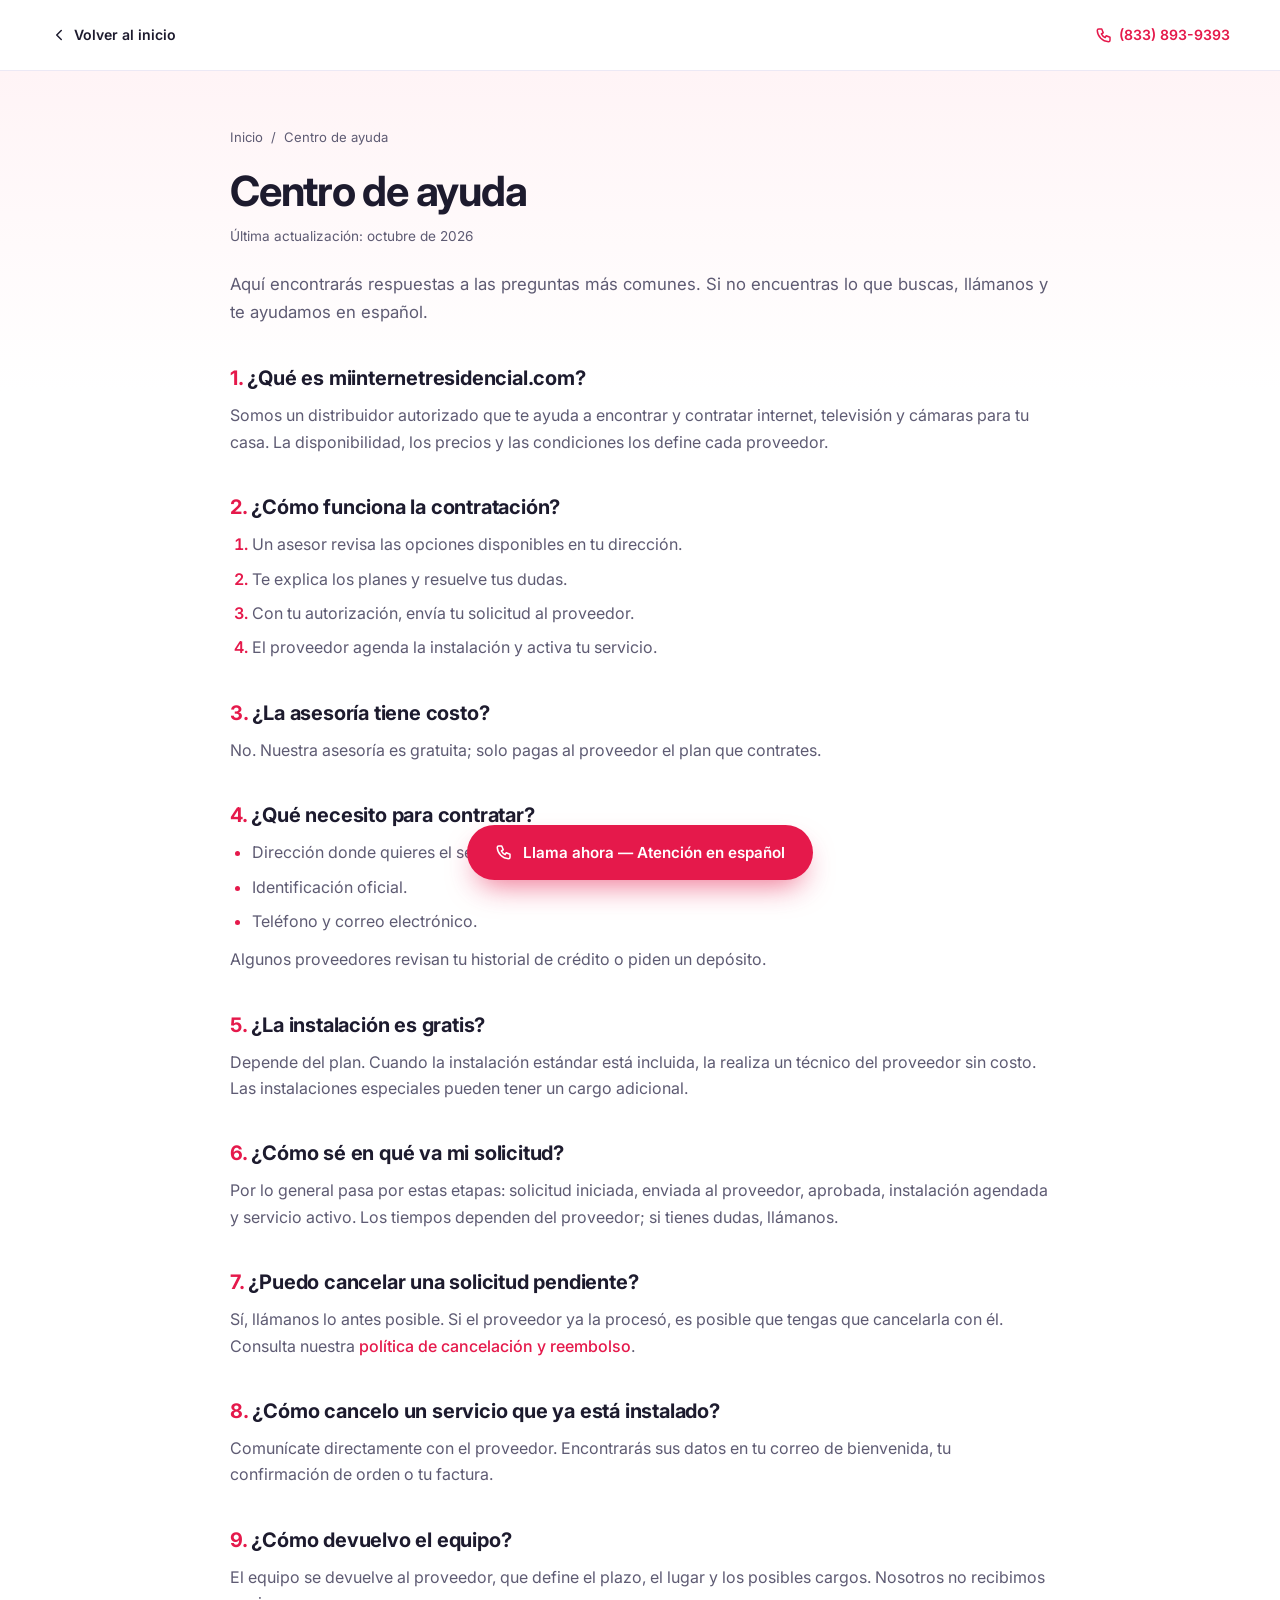
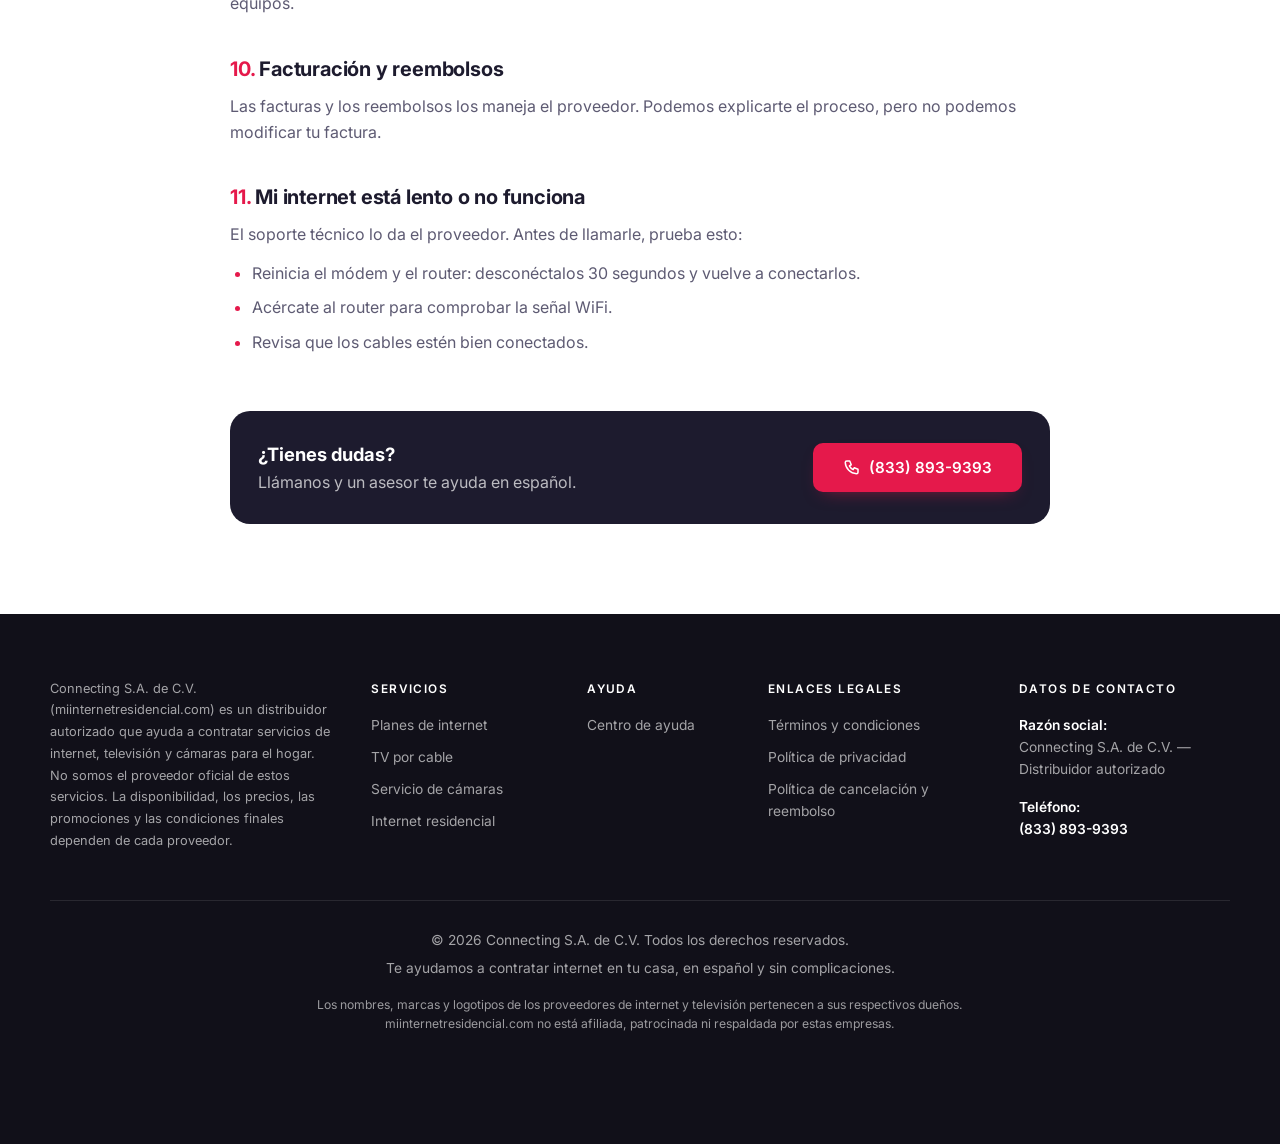
==== ayuda.html @ 20060f65 "Primer commit: landing de internet residencial Landing page para Home Internet Support (Connecting S" ====
<!DOCTYPE html>
<html lang="es">
<head>
<meta charset="utf-8">
<meta name="viewport" content="width=device-width, initial-scale=1">
<title>Centro de ayuda — Home Internet Support</title>
<meta name="description" content="Respuestas a las preguntas más comunes sobre cómo contratar internet, TV y cámaras con miinternetresidencial.com.">
<meta name="robots" content="index, follow">
<link rel="preconnect" href="https://fonts.googleapis.com">
<link rel="preconnect" href="https://fonts.gstatic.com" crossorigin>
<link rel="preload" as="style" href="https://fonts.googleapis.com/css2?family=Inter:wght@400;500;600;700&display=swap" onload="this.onload=null;this.rel='stylesheet'">
<noscript><link rel="stylesheet" href="https://fonts.googleapis.com/css2?family=Inter:wght@400;500;600;700&display=swap"></noscript>
<link rel="icon" href="favicon.svg" type="image/svg+xml">
<meta name="theme-color" content="#e5194b">
<link rel="stylesheet" href="css/styles.css?v=7">
</head>
<body class="doc-page">

<header class="doc-bar">
  <div class="container doc-bar__inner">
    <a class="doc-bar__back" href="index.html"><svg viewBox="0 0 24 24" fill="none" stroke="currentColor" stroke-width="2" stroke-linecap="round" stroke-linejoin="round" aria-hidden="true"><path d="M15 18l-6-6 6-6"/></svg>Volver al inicio</a>
    <a class="doc-bar__phone" href="tel:+18338939393" data-gtm-ubicacion="doc-barra"><svg viewBox="0 0 24 24" fill="none" stroke="currentColor" stroke-width="2" stroke-linecap="round" stroke-linejoin="round" aria-hidden="true"><path d="M5 4h4l2 5-2.5 1.5a11 11 0 0 0 5 5L15 13l5 2v4a2 2 0 0 1-2 2A16 16 0 0 1 3 6a2 2 0 0 1 2-2"/></svg><span>(833) 893-9393</span></a>
  </div>
</header>

<main class="doc">
  <div class="container doc__inner">
    <nav class="doc__crumbs" aria-label="Ruta"><a href="index.html">Inicio</a><span>/</span>Centro de ayuda</nav>
    <h1>Centro de ayuda</h1>
    <p class="doc__updated">Última actualización: octubre de 2026</p>
    <p class="doc__lead">Aquí encontrarás respuestas a las preguntas más comunes. Si no encuentras lo que buscas, llámanos y te ayudamos en español.</p>

      <section class="doc__section" id="s1">
        <h2><span>1.</span> ¿Qué es miinternetresidencial.com?</h2>
        <p>Somos un distribuidor autorizado que te ayuda a encontrar y contratar internet, televisión y cámaras para tu casa. La disponibilidad, los precios y las condiciones los define cada proveedor.</p>
      </section>

      <section class="doc__section" id="s2">
        <h2><span>2.</span> ¿Cómo funciona la contratación?</h2>
        <ol><li>Un asesor revisa las opciones disponibles en tu dirección.</li><li>Te explica los planes y resuelve tus dudas.</li><li>Con tu autorización, envía tu solicitud al proveedor.</li><li>El proveedor agenda la instalación y activa tu servicio.</li></ol>
      </section>

      <section class="doc__section" id="s3">
        <h2><span>3.</span> ¿La asesoría tiene costo?</h2>
        <p>No. Nuestra asesoría es gratuita; solo pagas al proveedor el plan que contrates.</p>
      </section>

      <section class="doc__section" id="s4">
        <h2><span>4.</span> ¿Qué necesito para contratar?</h2>
        <ul><li>Dirección donde quieres el servicio.</li><li>Identificación oficial.</li><li>Teléfono y correo electrónico.</li></ul><p>Algunos proveedores revisan tu historial de crédito o piden un depósito.</p>
      </section>

      <section class="doc__section" id="s5">
        <h2><span>5.</span> ¿La instalación es gratis?</h2>
        <p>Depende del plan. Cuando la instalación estándar está incluida, la realiza un técnico del proveedor sin costo. Las instalaciones especiales pueden tener un cargo adicional.</p>
      </section>

      <section class="doc__section" id="s6">
        <h2><span>6.</span> ¿Cómo sé en qué va mi solicitud?</h2>
        <p>Por lo general pasa por estas etapas: solicitud iniciada, enviada al proveedor, aprobada, instalación agendada y servicio activo. Los tiempos dependen del proveedor; si tienes dudas, llámanos.</p>
      </section>

      <section class="doc__section" id="s7">
        <h2><span>7.</span> ¿Puedo cancelar una solicitud pendiente?</h2>
        <p>Sí, llámanos lo antes posible. Si el proveedor ya la procesó, es posible que tengas que cancelarla con él. Consulta nuestra <a href="cancelacion.html">política de cancelación y reembolso</a>.</p>
      </section>

      <section class="doc__section" id="s8">
        <h2><span>8.</span> ¿Cómo cancelo un servicio que ya está instalado?</h2>
        <p>Comunícate directamente con el proveedor. Encontrarás sus datos en tu correo de bienvenida, tu confirmación de orden o tu factura.</p>
      </section>

      <section class="doc__section" id="s9">
        <h2><span>9.</span> ¿Cómo devuelvo el equipo?</h2>
        <p>El equipo se devuelve al proveedor, que define el plazo, el lugar y los posibles cargos. Nosotros no recibimos equipos.</p>
      </section>

      <section class="doc__section" id="s10">
        <h2><span>10.</span> Facturación y reembolsos</h2>
        <p>Las facturas y los reembolsos los maneja el proveedor. Podemos explicarte el proceso, pero no podemos modificar tu factura.</p>
      </section>

      <section class="doc__section" id="s11">
        <h2><span>11.</span> Mi internet está lento o no funciona</h2>
        <p>El soporte técnico lo da el proveedor. Antes de llamarle, prueba esto:</p><ul><li>Reinicia el módem y el router: desconéctalos 30 segundos y vuelve a conectarlos.</li><li>Acércate al router para comprobar la señal WiFi.</li><li>Revisa que los cables estén bien conectados.</li></ul>
      </section>

      <div class="doc__cta">
        <div>
          <strong>¿Tienes dudas?</strong>
          <p>Llámanos y un asesor te ayuda en español.</p>
        </div>
        <a class="btn" href="tel:+18338939393" data-gtm-ubicacion="doc-cta"><svg viewBox="0 0 24 24" fill="none" stroke="currentColor" stroke-width="2" stroke-linecap="round" stroke-linejoin="round" aria-hidden="true"><path d="M5 4h4l2 5-2.5 1.5a11 11 0 0 0 5 5L15 13l5 2v4a2 2 0 0 1-2 2A16 16 0 0 1 3 6a2 2 0 0 1 2-2"/></svg>(833) 893-9393</a>
      </div>
  </div>
</main>

<!-- ============================ FOOTER ============================ -->
<footer class="footer">
  <div class="container">
    <div class="footer__grid">
      <div class="footer__brand">
        <p>Connecting S.A. de C.V. (miinternetresidencial.com) es un distribuidor autorizado que ayuda a contratar servicios de internet, televisión y cámaras para el hogar. No somos el proveedor oficial de estos servicios. La disponibilidad, los precios, las promociones y las condiciones finales dependen de cada proveedor.</p>
      </div>
      <div class="footer__col">
        <h3>Servicios</h3>
        <a href="index.html#planes">Planes de internet</a>
        <a href="index.html#servicios">TV por cable</a>
        <a href="index.html#servicios">Servicio de cámaras</a>
        <a href="index.html#internet">Internet residencial</a>
      </div>
      <div class="footer__col">
        <h3>Ayuda</h3>
        <a href="ayuda.html">Centro de ayuda</a>
      </div>
      <div class="footer__col">
        <h3>Enlaces legales</h3>
        <a href="terminos.html">Términos y condiciones</a>
        <a href="privacidad.html">Política de privacidad</a>
        <a href="cancelacion.html">Política de cancelación y reembolso</a>
      </div>
      <div class="footer__col footer__contact">
        <h3>Datos de contacto</h3>
        <p><strong>Razón social:</strong>Connecting S.A. de C.V. — Distribuidor autorizado</p>
        <p><strong>Teléfono:</strong><a href="tel:+18338939393">(833) 893-9393</a></p>
      </div>
    </div>
    <div class="footer__bottom">
      <p>© <span id="year">2026</span> Connecting S.A. de C.V. Todos los derechos reservados.</p>
      <p>Te ayudamos a contratar internet en tu casa, en español y sin complicaciones.</p>
      <p class="footer__fine">Los nombres, marcas y logotipos de los proveedores de internet y televisión pertenecen a sus respectivos dueños. miinternetresidencial.com no está afiliada, patrocinada ni respaldada por estas empresas.</p>
    </div>
  </div>
</footer>

<a class="call-float" href="tel:+18338939393" data-gtm-ubicacion="flotante"><svg viewBox="0 0 24 24" fill="none" stroke="currentColor" stroke-width="2" stroke-linecap="round" stroke-linejoin="round" aria-hidden="true"><path d="M5 4h4l2 5-2.5 1.5a11 11 0 0 0 5 5L15 13l5 2v4a2 2 0 0 1-2 2A16 16 0 0 1 3 6a2 2 0 0 1 2-2"/></svg><span>Llama ahora — Atención en español</span></a>

<script>document.getElementById('year').textContent = new Date().getFullYear();</script>
</body>
</html>
---- css/styles.css ----
/* ============================ TOKENS ============================ */
:root {
  --red: #e5194b;
  --red-dark: #c3103c;
  --purple: #7b2ff7;
  --grad: linear-gradient(135deg, var(--red) 0%, #c51fb4 55%, var(--purple) 100%);
  --ink: #1d1b2e;
  --text: #5e5b73;
  --line: #ece9f5;
  --soft: #f6f5fb;
  --white: #fff;
  --radius: 18px;
  --shadow: 0 18px 45px -18px rgba(60, 30, 120, .25);
  --shadow-red: 0 8px 18px -10px rgba(229, 25, 75, .6);
}

*, *::before, *::after { box-sizing: border-box; }
html { scroll-behavior: smooth; }
body {
  margin: 0;
  font-family: "Inter", system-ui, sans-serif;
  color: var(--text);
  background: var(--white);
  line-height: 1.65;
  -webkit-font-smoothing: antialiased;
  overflow-x: hidden;
}
h1, h2, h3 { color: var(--ink); line-height: 1.2; margin: 0; }
p { margin: 0; }
a { color: inherit; text-decoration: none; }
svg { display: block; }

.container { width: min(1180px, 100% - 32px); margin-inline: auto; }
.narrow { max-width: 720px; }
.center { text-align: center; }
.section { padding: 100px 0; }
.section--soft { background: var(--soft); }
.grad-text { background: var(--grad); -webkit-background-clip: text; background-clip: text; color: transparent; }

.h2 { font-size: clamp(1.6rem, 3.2vw, 2.35rem); font-weight: 700; letter-spacing: -.025em; }
.lead { margin-top: 16px; font-size: 1.02rem; max-width: 520px; }
.lead--center { margin-inline: auto; max-width: 600px; }
.eyebrow {
  display: inline-block; margin-bottom: 10px;
  font-size: .78rem; font-weight: 600; color: var(--red); letter-spacing: .08em; text-transform: uppercase;
}
.section-head { margin-bottom: 56px; }
.icon-pill {
  display: inline-grid; place-items: center; width: 44px; height: 44px; margin-bottom: 16px;
  border-radius: 12px; background: #ffe7ed; color: var(--red);
}
.icon-pill svg { width: 22px; height: 22px; }

/* ============================ BOTONES ============================ */
.btn {
  display: inline-flex; align-items: center; justify-content: center; gap: 8px;
  padding: 15px 30px; border: 0; border-radius: 10px; cursor: pointer;
  background: var(--red);
  color: #fff; font: 600 .95rem "Inter", sans-serif;
  box-shadow: var(--shadow-red);
  transition: transform .2s, background-color .2s;
}
.btn:hover { transform: translateY(-1px); background: var(--red-dark); }
.btn--ghost { background: transparent; color: var(--ink); box-shadow: inset 0 0 0 2px var(--line); }
.btn--ghost:hover { background: transparent; box-shadow: inset 0 0 0 2px var(--ink); }
.btn--sm { padding: 10px 20px; font-size: .85rem; }
.link-arrow { display: inline-block; margin-top: 14px; font-weight: 600; font-size: .9rem; color: var(--red); }
.link-arrow::after { content: " →"; transition: margin .2s; }
.link-arrow:hover::after { margin-left: 4px; }

/* ============================ NAV ============================ */
.nav {
  position: sticky; top: 0; z-index: 50;
  background: rgba(255, 255, 255, .85); backdrop-filter: blur(12px);
  transition: box-shadow .3s;
}
.nav.is-scrolled { box-shadow: 0 6px 24px -12px rgba(30, 20, 60, .2); }
.nav__inner { display: flex; align-items: center; justify-content: flex-end; height: 78px; }
.logo { display: flex; align-items: center; gap: 10px; font-size: 1.2rem; font-weight: 700; color: var(--ink); letter-spacing: -.02em; }
.logo__text { font-weight: inherit; }
.logo__text span { color: var(--red); }
.logo__mark { display: grid; place-items: center; width: 38px; height: 38px; border-radius: 10px; background: var(--red); }
.logo__mark svg { width: 22px; height: 22px; }
.logo--light { color: #fff; }
.nav__menu { display: flex; align-items: center; gap: 34px; }
.nav__link { font-size: .92rem; font-weight: 500; color: var(--ink); position: relative; }
.nav__link::after {
  content: ""; position: absolute; left: 0; bottom: -6px; width: 0; height: 2px;
  background: var(--grad); transition: width .25s;
}
.nav__link:hover::after { width: 100%; }
.nav__burger { display: none; background: none; border: 0; color: var(--ink); cursor: pointer; padding: 8px; }

/* ============================ HERO ============================ */
.hero { position: relative; padding: 28px 0 90px; }
.hero__wave {
  position: absolute; right: -10%; top: -20%; width: 70%; height: 140%;
  background: radial-gradient(closest-side, rgba(255, 45, 85, .12), transparent 70%),
              radial-gradient(closest-side at 70% 60%, rgba(123, 47, 247, .12), transparent 70%);
  pointer-events: none;
}
.hero__inner { position: relative; display: grid; grid-template-columns: 1fr 1.05fr; align-items: center; gap: 40px; }
.hero__title { font-size: clamp(2rem, 4.4vw, 3.2rem); font-weight: 700; letter-spacing: -.03em; line-height: 1.12; }
.nowrap { white-space: nowrap; }
.mark { position: relative; z-index: 0; display: inline-block; white-space: nowrap; color: var(--red); }
.mark svg { position: absolute; left: 0; bottom: -.18em; width: 100%; height: .3em; color: #ffc2d0; z-index: -1; }
.hero__lead { margin: 22px 0 32px; font-size: 1.08rem; max-width: 470px; }
.hero__note { margin-top: 22px; font-size: .9rem; }
.hero__note strong { color: var(--ink); }
.btn--call svg { width: 18px; height: 18px; }
.sm-only { display: none; }
.hero__more { font-weight: 600; color: var(--ink); text-decoration: underline; text-decoration-color: var(--line); text-underline-offset: 4px; padding: 10px 0; }
.hero__more:hover { color: var(--red); text-decoration-color: var(--red); }
.hero__actions { display: flex; flex-wrap: wrap; align-items: center; gap: 20px; }
.hero__phone { font-size: .95rem; }
.hero__phone strong { color: var(--ink); }
.hero__phone:hover strong { color: var(--red); }
.checklist { list-style: none; padding: 0; margin: 28px 0 34px; display: grid; gap: 12px; }
.checklist li { display: flex; align-items: center; gap: 12px; font-weight: 500; color: var(--ink); }
.checklist li::before {
  content: "✓"; display: grid; place-items: center; flex: none;
  width: 24px; height: 24px; border-radius: 50%;
  background: var(--grad); color: #fff; font-size: .75rem; font-weight: 700;
}
.hero-split { position: relative; grid-template-columns: 1fr 1.15fr; gap: 14px; align-items: stretch; }
.hero-split__text {
  display: flex; flex-direction: column; justify-content: center;
  padding: 56px 56px 56px 52px; border-radius: 28px 10px 10px 28px;
  background: #fff4f6;
}
.hero-split__media {
  --r: 10px 28px 28px 10px;
  position: relative; margin: 0; min-height: 460px; perspective: 1200px;
}
/* placa de color detrás: da la sensación de capas */
.hero-split__media::before {
  content: ""; position: absolute; inset: 22px -14px -14px 22px; z-index: -1;
  border-radius: var(--r);
  background: linear-gradient(135deg, #ff4d73, #7b2ff7);
  opacity: .9; filter: blur(.5px);
}
.hero-split__frame {
  position: absolute; inset: 0; overflow: hidden; border-radius: var(--r);
  box-shadow: 0 40px 70px -30px rgba(40, 15, 90, .55), 0 18px 30px -18px rgba(229, 25, 75, .35);
  transform: rotateY(var(--ry, 0deg)) rotateX(var(--rx, 0deg));
  transition: transform .4s ease;
}
.hero-split__frame img {
  position: absolute; inset: 0; width: 100%; height: 100%; object-fit: cover; object-position: 30% center;
  transform: scale(1.08) translate(var(--px, 0), var(--py, 0));
  transition: transform .4s ease;
}
/* viñeta: oscurece bordes para que la foto tenga volumen */
.hero-split__frame::after {
  content: ""; position: absolute; inset: 0; pointer-events: none;
  background:
    linear-gradient(to top, rgba(20, 10, 45, .55), transparent 40%),
    radial-gradient(120% 90% at 40% 40%, transparent 55%, rgba(20, 10, 45, .45));
  box-shadow: inset 0 0 0 1px rgba(255, 255, 255, .15);
}
.hero-split__glass {
  position: absolute; z-index: 2; top: 20px; right: 20px;
  display: flex; align-items: center; gap: 10px;
  padding: 10px 14px; border-radius: 14px;
  background: rgba(255, 255, 255, .18); border: 1px solid rgba(255, 255, 255, .35);
  backdrop-filter: blur(10px); -webkit-backdrop-filter: blur(10px);
  color: #fff; font-size: .78rem; line-height: 1.25;
  box-shadow: 0 12px 30px -12px rgba(0, 0, 0, .4);
  animation: float 6s ease-in-out infinite;
}
.hero-split__glass svg { width: 22px; height: 22px; flex: none; }
.hero-split__glass strong { display: block; font-size: .95rem; }
.hero-split__link {
  position: absolute; z-index: 3; left: -7px; top: 50%;
  transform: translate(-50%, -50%);
  display: grid; place-items: center; width: 64px; height: 64px; border-radius: 50%;
  background: var(--red); box-shadow: 0 0 0 8px #fff, 0 12px 26px -8px rgba(229, 25, 75, .6);
}
.hero-split__link svg { width: 30px; height: 30px; }
.hero-split__chip {
  position: absolute; z-index: 2; left: 20px; bottom: 20px;
  display: flex; align-items: center; gap: 10px;
  padding: 10px 16px; border-radius: 12px; background: #fff;
  font-size: .9rem; color: var(--text); box-shadow: 0 18px 30px -12px rgba(0, 0, 0, .5);
  animation: float 6s ease-in-out -3s infinite;
}
.hero-split__chip strong { color: var(--ink); }
.hero-split__dot { width: 10px; height: 10px; border-radius: 50%; background: #22c55e; box-shadow: 0 0 0 4px rgba(34, 197, 94, .2); }

@keyframes morph { 50% { border-radius: 58% 42% 40% 60% / 45% 58% 42% 55%; } }
@keyframes float { 50% { transform: translateY(-12px); } }
@keyframes pulse { 0%, 100% { opacity: .25; } 50% { opacity: 1; } }

/* ============================ RED ============================ */
.split { display: grid; grid-template-columns: 1fr 1fr; gap: 70px; align-items: center; }
.combo {
  padding: 56px; gap: 48px; border-radius: 32px;
  background: linear-gradient(135deg, #fff1f4 0%, #f6efff 100%);
}
.combo .net-illus { order: -1; }
.mini-features { display: flex; flex-wrap: wrap; gap: 10px; margin-top: 30px; }
.mini-feature {
  display: flex; align-items: center; gap: 10px; padding: 7px 16px 7px 7px;
  border-radius: 99px; background: #fff;
  font-size: .88rem; font-weight: 600; color: var(--ink);
  box-shadow: 0 6px 16px -10px rgba(40, 20, 90, .3);
  transition: transform .2s;
}
.mini-feature:hover { transform: translateY(-2px); }
.mini-feature__icon { display: grid; place-items: center; width: 34px; height: 34px; border-radius: 50%; background: #ffe7ed; color: var(--red); }
.mini-feature__icon svg { width: 18px; height: 18px; }

.net-illus { margin: -20px 0 -20px -10px; }
.net-illus svg { width: 100%; height: auto; overflow: visible; }
.net-illus text { font-family: "Inter", sans-serif; font-size: 13px; font-weight: 600; fill: var(--ink); }
.net-illus .net-stat { font-size: 21px; font-weight: 700; fill: var(--red); }
.net-illus .net-stat-sub { font-size: 11px; font-weight: 500; fill: var(--text); }
.net-ring { transform-origin: 270px 270px; animation: spin 60s linear infinite; }
.net-links path { animation: flow 1.2s linear infinite; }
.net-waves path { animation: pulse 2.2s ease-in-out infinite; }
.net-waves path:nth-child(2) { animation-delay: .25s; }
.net-waves path:nth-child(3) { animation-delay: .5s; }
.net-card { animation: float 5s ease-in-out infinite; }
.net-card:nth-of-type(2) { animation-delay: -1.2s; }
.net-card:nth-of-type(3) { animation-delay: -2.4s; }
.net-card:nth-of-type(4) { animation-delay: -3.6s; }
@keyframes flow { to { stroke-dashoffset: -24; } }
@keyframes spin { to { transform: rotate(360deg); } }

/* ============================ OFERTAS ============================ */
.deals { display: grid; grid-template-columns: 1.1fr 1fr; grid-template-rows: auto auto; gap: 26px; }
.deal {
  position: relative; background: #fff; border-radius: var(--radius); padding: 34px;
  box-shadow: 0 1px 0 var(--line); overflow: hidden;
  transition: transform .3s, box-shadow .3s;
}
.deal:hover { transform: translateY(-6px); box-shadow: var(--shadow); }
.deal h3 { font-size: 1.3rem; font-weight: 700; max-width: 300px; }
.deal__text { margin-top: 8px; font-size: .92rem; }
.deal__price { margin: 6px 0 16px; font-size: .9rem; }
.deal--side .deal__price { margin: 0; }
.deal--side { align-items: start; }
.deal--side .deal__text { margin-top: 8px; font-size: .88rem; max-width: 340px; }
.deal__list {
  list-style: none; padding: 0; margin: 18px 0 20px;
  display: grid; grid-template-columns: 1fr 1fr; gap: 8px 16px;
}
.deal__list li { position: relative; padding-left: 24px; font-size: .84rem; font-weight: 500; color: var(--ink); line-height: 1.4; }
.deal__list li::before {
  content: ""; position: absolute; left: 0; top: 1px; width: 16px; height: 16px; border-radius: 50%;
  background: #ffe7ed url("data:image/svg+xml,%3Csvg xmlns='http://www.w3.org/2000/svg' viewBox='0 0 24 24' fill='none' stroke='%23e5194b' stroke-width='3.5' stroke-linecap='round' stroke-linejoin='round'%3E%3Cpath d='M5 12.5l4.5 4.5L19 7.5'/%3E%3C/svg%3E") center / 10px no-repeat;
}
.deal__foot { display: flex; align-items: center; justify-content: space-between; gap: 12px; flex-wrap: wrap; padding-top: 16px; border-top: 1px solid var(--line); }
.deal__foot .link-arrow { margin-top: 0; }
.deal__price strong { font-size: 1.5rem; font-weight: 700; color: var(--ink); }
.deal--tall { grid-row: span 2; text-align: center; display: flex; flex-direction: column; align-items: center; }
.deal__art--apps svg { width: 16px; height: 16px; }

/* Tarjeta de TV con foto de fondo */
.deal--photo { padding: 0; min-height: 580px; text-align: left; justify-content: flex-end; align-items: stretch; color: #fff; }
.deal__bg { position: absolute; inset: 0; width: 100%; height: 100%; object-fit: cover; object-position: 35% center; transition: transform .8s ease; }
.deal--photo:hover .deal__bg { transform: scale(1.05); }
.deal--photo::before {
  content: ""; position: absolute; inset: 0; z-index: 1;
  background: linear-gradient(to top, rgba(18, 10, 40, .95) 0%, rgba(18, 10, 40, .7) 42%, rgba(18, 10, 40, 0) 72%);
}
.deal__overlay { position: relative; z-index: 2; padding: 34px; }
.deal__badge {
  display: inline-block; margin-bottom: 12px; padding: 5px 12px; border-radius: 99px;
  background: var(--red); color: #fff; font-size: .72rem; font-weight: 600; letter-spacing: .04em; text-transform: uppercase;
}
.deal--photo h3 { color: #fff; font-size: 1.7rem; max-width: none; }
.deal--photo .deal__text { color: rgba(255, 255, 255, .8); margin-top: 6px; }
.deal__chips { list-style: none; display: flex; flex-wrap: wrap; gap: 8px; margin: 20px 0 24px; padding: 0; }
.deal__chips li {
  display: flex; align-items: center; gap: 8px; padding: 8px 14px; border-radius: 10px;
  background: rgba(255, 255, 255, .12); border: 1px solid rgba(255, 255, 255, .22);
  backdrop-filter: blur(8px); -webkit-backdrop-filter: blur(8px);
  font-size: .82rem; font-weight: 500;
}
.deal__chips svg { width: 18px; height: 18px; color: #ff8fa8; }
.deal__buy {
  display: flex; align-items: center; justify-content: space-between; gap: 16px; flex-wrap: wrap;
  padding-top: 20px; border-top: 1px solid rgba(255, 255, 255, .18);
}
.deal__amount { display: flex; align-items: baseline; gap: 4px; }
.deal__amount small { font-size: .82rem; color: rgba(255, 255, 255, .7); margin-right: 4px; }
.deal__amount strong { font-size: 2.4rem; font-weight: 700; letter-spacing: -.02em; line-height: 1; }
.deal__amount span { color: rgba(255, 255, 255, .7); }
.deal--side { display: block; }
.deal__art { position: absolute; top: 30px; right: 30px; width: 96px; }
.deal--side h3, .deal--side .deal__text { max-width: calc(100% - 116px); }
.deal__art--apps { display: grid; grid-template-columns: repeat(3, 1fr); gap: 5px; }
.deal__art--apps span {
  display: grid; place-items: center; aspect-ratio: 1; border-radius: 12px;
  background: var(--soft); color: var(--ink);
}
.deal__art--apps span:nth-child(odd) { background: #ffe7ed; color: var(--red); }

.awards {
  display: grid; grid-template-columns: 1fr auto; align-items: center; gap: 40px;
  margin-top: 90px;
}
/* ============================ PLANES ============================ */
.carousel { position: relative; }
.price-grid {
  display: flex; gap: 20px; overflow-x: auto; scroll-snap-type: x mandatory; scroll-behavior: smooth;
  margin: -30px -8px 0; padding: 30px 8px 30px; scroll-padding: 0 8px; scrollbar-width: none;
}
.price-grid::-webkit-scrollbar { display: none; }
.price-grid > .price-card { flex: 0 0 calc((100% - 56px) / 3); scroll-snap-align: start; }
.carousel__nav { display: flex; align-items: center; justify-content: center; gap: 18px; margin-top: 8px; }
.carousel__btn {
  display: grid; place-items: center; width: 44px; height: 44px; border-radius: 50%; cursor: pointer;
  border: 1px solid var(--line); background: #fff; color: var(--ink);
  transition: background .2s, color .2s, border-color .2s;
}
.carousel__btn:hover { background: var(--ink); border-color: var(--ink); color: #fff; }
.carousel__btn svg { width: 20px; height: 20px; }
.carousel__dots { display: flex; gap: 8px; }
.carousel__dot {
  width: 8px; height: 8px; padding: 0; border: 0; border-radius: 99px; cursor: pointer;
  background: #d9d5e6; transition: width .3s, background .3s;
}
.carousel__dot.is-active { width: 26px; background: var(--red); }
.price-card {
  position: relative; display: flex; flex-direction: column;
  padding: 28px 24px 22px; border-radius: 22px; background: #fff;
  box-shadow: 0 1px 0 var(--line), 0 20px 40px -30px rgba(40, 20, 90, .3);
  transition: transform .3s, box-shadow .3s;
}
.price-card:hover { transform: translateY(-6px); box-shadow: var(--shadow); }
.price-card.is-highlight { animation: highlight 1.4s ease; }
@keyframes highlight { 0%, 100% { box-shadow: 0 0 0 0 rgba(229, 25, 75, 0); } 30% { box-shadow: 0 0 0 4px rgba(229, 25, 75, .5); } }
.price-card__head { display: flex; align-items: center; gap: 12px; }
.price-card__icon { display: grid; place-items: center; flex: none; width: 46px; height: 46px; border-radius: 14px; background: #ffe7ed; color: var(--red); }
.price-card__icon svg { width: 22px; height: 22px; }
.price-card h3 { font-size: 1.02rem; font-weight: 700; }
.price-card__speed { font-size: .8rem; font-weight: 500; color: var(--red); }
.price-card__desc { margin-top: 14px; font-size: .86rem; line-height: 1.55; min-height: 2.6em; }
.price-card__price { display: flex; align-items: baseline; gap: 2px; margin: 22px 0 18px; color: var(--ink); }
.price-card__price small { margin-right: 6px; font-size: .8rem; color: var(--text); }
.price-card__price span { font-size: 1.2rem; font-weight: 700; align-self: flex-start; margin-top: 4px; }
.price-card__price strong { font-size: 2.6rem; font-weight: 700; letter-spacing: -.03em; line-height: 1; }
.price-card__price em { font-style: normal; font-size: .85rem; color: var(--text); }
.price-card__cta { width: 100%; }
.price-card__list { list-style: none; display: grid; gap: 10px; margin: 22px 0; padding: 20px 0 0; border-top: 1px solid var(--line); flex: 1; align-content: start; }
.price-card__list li { position: relative; padding-left: 24px; font-size: .86rem; color: var(--ink); line-height: 1.4; }
.price-card__list li::before {
  content: ""; position: absolute; left: 0; top: 1px; width: 16px; height: 16px; border-radius: 50%;
  background: #ffe7ed url("data:image/svg+xml,%3Csvg xmlns='http://www.w3.org/2000/svg' viewBox='0 0 24 24' fill='none' stroke='%23e5194b' stroke-width='3.5' stroke-linecap='round' stroke-linejoin='round'%3E%3Cpath d='M5 12.5l4.5 4.5L19 7.5'/%3E%3C/svg%3E") center / 10px no-repeat;
}
.price-card__call { display: flex; align-items: center; justify-content: center; gap: 8px; font-size: .85rem; font-weight: 600; color: var(--ink); }
.price-card__call svg { width: 16px; height: 16px; color: var(--red); }
.price-card__call:hover span { color: var(--red); }

/* Plan destacado */
.price-card--featured { background: var(--ink); color: rgba(255, 255, 255, .75); transform: translateY(-12px); box-shadow: 0 30px 60px -25px rgba(29, 27, 46, .6); }
.price-card--featured:hover { transform: translateY(-18px); }
.price-card--featured h3, .price-card--featured .price-card__price, .price-card--featured .price-card__list li, .price-card--featured .price-card__call { color: #fff; }
.price-card--featured .price-card__icon { background: var(--red); color: #fff; }
.price-card--featured .price-card__speed { color: #ff8fa8; }
.price-card--featured .price-card__price small, .price-card--featured .price-card__price em { color: rgba(255, 255, 255, .6); }
.price-card--featured .price-card__list { border-color: rgba(255, 255, 255, .14); }
.price-card--featured .price-card__list li::before { background-color: rgba(255, 255, 255, .12); }
.price-card__tag {
  position: absolute; top: -12px; left: 24px; padding: 4px 12px; border-radius: 99px;
  background: var(--red); color: #fff; font-size: .7rem; font-weight: 600; letter-spacing: .04em; text-transform: uppercase;
}

/* ============================ FOOTER ============================ */
.disclaimer { margin-top: 18px; font-size: .8rem; }
.footer { background: #111019; color: rgba(255, 255, 255, .62); padding: 64px 0 110px; font-size: .86rem; line-height: 1.6; }
.footer__grid { display: grid; grid-template-columns: 1.6fr 1fr .8fr 1.2fr 1.2fr; gap: 40px; }
.footer__brand p { margin-top: 0; font-size: .8rem; line-height: 1.7; max-width: 300px; }
.footer__col { display: flex; flex-direction: column; gap: 10px; }
.footer__col h3 { margin: 4px 0 8px; color: #fff; font-size: .74rem; font-weight: 600; letter-spacing: .12em; text-transform: uppercase; }
.footer__col a { transition: color .2s; }
.footer__col a:hover { color: #fff; }
.footer__contact p { margin-bottom: 6px; }
.footer__contact strong { display: block; color: #fff; font-weight: 600; }
.footer__contact a { color: #fff; font-weight: 600; }
.footer__bottom { margin-top: 48px; padding-top: 28px; border-top: 1px solid rgba(255, 255, 255, .1); text-align: center; display: grid; gap: 6px; }
.footer__fine { max-width: 720px; margin: 10px auto 0 !important; font-size: .76rem; color: rgba(255, 255, 255, .58); }

/* Botón flotante de llamada */
.call-float {
  position: fixed; z-index: 60; left: 50%; bottom: 20px; transform: translateX(-50%);
  display: flex; align-items: center; gap: 10px; white-space: nowrap;
  padding: 15px 28px; border-radius: 99px; background: var(--red); color: #fff;
  font-weight: 600; font-size: .95rem;
  box-shadow: 0 14px 30px -10px rgba(229, 25, 75, .65);
  transition: background .2s, transform .2s;
}
.call-float:hover { background: var(--red-dark); transform: translateX(-50%) translateY(-2px); }
.call-float svg { width: 18px; height: 18px; }

/* ============================ PÁGINAS LEGALES / AYUDA ============================ */
.doc-bar { position: sticky; top: 0; z-index: 50; background: rgba(255, 255, 255, .92); backdrop-filter: blur(12px); border-bottom: 1px solid var(--line); }
.doc-bar__inner { display: flex; align-items: center; justify-content: space-between; gap: 16px; height: 70px; }
.doc-bar__back, .doc-bar__phone { display: flex; align-items: center; gap: 6px; font-size: .88rem; font-weight: 600; color: var(--ink); }
.doc-bar__back svg, .doc-bar__phone svg { width: 18px; height: 18px; }
.doc-bar__phone { color: var(--red); }
.doc-bar__back:hover { color: var(--red); }
.doc { padding: 56px 0 90px; background: linear-gradient(#fff4f6, #fff 320px); }
.doc__inner { max-width: 820px; }
.doc__crumbs { display: flex; gap: 8px; font-size: .82rem; color: var(--text); }
.doc__crumbs a:hover { color: var(--red); }
.doc h1 { margin-top: 18px; font-size: clamp(1.9rem, 4vw, 2.6rem); font-weight: 700; letter-spacing: -.03em; }
.doc__updated { margin-top: 8px; font-size: .85rem; }
.doc__lead { margin-top: 24px; font-size: 1.05rem; }
.doc__entity { list-style: none; margin: 28px 0 0; padding: 20px 24px; border-radius: 16px; background: #fff; border: 1px solid var(--line); display: grid; gap: 6px; font-size: .92rem; }
.doc__entity strong { color: var(--ink); }
.doc__entity a, .doc__section a { color: var(--red); font-weight: 500; }
.doc__section { margin-top: 40px; scroll-margin-top: 90px; }
.doc__section h2 { font-size: 1.25rem; font-weight: 700; letter-spacing: -.01em; }
.doc__section h2 span { color: var(--red); }
.doc__section p { margin-top: 12px; }
.doc__section ul, .doc__section ol { margin: 12px 0 0; padding-left: 22px; display: grid; gap: 8px; }
.doc__section li::marker { color: var(--red); font-weight: 600; }
.doc__cta {
  display: flex; align-items: center; justify-content: space-between; gap: 20px; flex-wrap: wrap;
  margin-top: 56px; padding: 28px; border-radius: 20px; background: var(--ink); color: rgba(255, 255, 255, .7);
}
.doc__cta strong { color: #fff; font-size: 1.15rem; }
.doc__cta .btn { white-space: nowrap; }
.doc__cta .btn svg { width: 18px; height: 18px; }

/* ============================ REVEAL ============================ */
.reveal { opacity: 0; transform: translateY(30px); transition: opacity .7s ease, transform .7s ease; }
.reveal.is-visible { opacity: 1; transform: none; }

@media (prefers-reduced-motion: reduce) {
  *, *::before, *::after { animation: none !important; transition: none !important; }
  .reveal { opacity: 1; transform: none; }
}

/* ============================ RESPONSIVE ============================ */
@media (max-width: 960px) {
  .section { padding: 72px 0; }
  .hero__inner, .split { grid-template-columns: 1fr; }
  .footer__grid { grid-template-columns: 1fr 1fr 1fr; }
  .footer__brand { grid-column: 1 / -1; }
  .price-grid > .price-card { flex-basis: calc((100% - 36px) / 2); }
  .combo { grid-template-columns: 1fr 1fr; align-items: center; gap: 24px; padding: 36px 28px; }
  .combo .lead { font-size: .92rem; }
  .hero-split { grid-template-columns: 1.1fr 1fr; gap: 10px; }
  .hero-split__text { padding: 40px 32px; border-radius: 24px 8px 8px 24px; }
  .hero-split__media { min-height: 0; }
  .hero-split__media { --r: 8px 24px 24px 8px; }
  .hero-split__frame img { object-position: 22% center; }
  .hero-split__media::before { inset: 16px -8px -10px 16px; }
  .hero-split__link { left: -5px; width: 52px; height: 52px; box-shadow: 0 0 0 6px #fff, 0 10px 20px -8px rgba(229, 25, 75, .6); }
  .hero-split__link svg { width: 24px; height: 24px; }
  .deals { grid-template-columns: 1fr; }
  .deal--tall { grid-row: auto; }
  .awards { grid-template-columns: 1fr; text-align: center; }
  .awards .lead { margin-inline: auto; }
  .awards .btn { justify-self: center; }

  .nav__burger { display: block; }
  .nav__menu {
    position: absolute; top: 100%; left: 0; right: 0;
    flex-direction: column; align-items: stretch; gap: 0; padding: 12px 16px 20px;
    background: #fff; box-shadow: 0 20px 30px -20px rgba(0, 0, 0, .25);
    display: none;
  }
  .nav__menu.is-open { display: flex; }
  .nav__link { padding: 12px 0; border-bottom: 1px solid var(--line); }
  .nav__link::after { display: none; }
  .nav__menu .btn { margin-top: 14px; }
}

@media (max-width: 600px) {
  .hero { padding: 36px 0 70px; }
  .hero-split { grid-template-columns: 1.25fr 1fr; gap: 8px; }
  .hero-split__text { padding: 26px 18px 26px 16px; border-radius: 20px 6px 6px 20px; }
  .hero-split__media { --r: 6px 20px 20px 6px; }
  .hero-split__media::before { inset: 12px -6px -8px 12px; }
  .hero-split__glass { top: 10px; right: 8px; left: 8px; padding: 7px 9px; gap: 6px; font-size: .64rem; }
  .hero-split__glass strong { font-size: .78rem; }
  .hero-split__glass svg { width: 16px; height: 16px; }
  .hero-split__link { left: -4px; width: 40px; height: 40px; box-shadow: 0 0 0 5px #fff, 0 8px 16px -6px rgba(229, 25, 75, .6); }
  .hero-split__link svg { width: 20px; height: 20px; }
  .hero__title { font-size: 1.38rem; }
  .hero__lead { margin: 14px 0 20px; font-size: .86rem; line-height: 1.55; }
  .lg-only { display: none; }
  .sm-only { display: inline; }
  .hero__actions { flex-direction: column; align-items: stretch; gap: 10px; }
  .hero__actions .btn { padding: 12px 10px; font-size: .82rem; }
  .hero-split__chip { left: 8px; right: 8px; bottom: 10px; gap: 6px; padding: 7px 9px; font-size: .7rem; }
  .hero-split__chip { line-height: 1.3; }
  .hero-split__chip strong { display: block; }
  .hero-split__dot { width: 7px; height: 7px; flex: none; }
  .combo { grid-template-columns: 1.3fr 1fr; gap: 6px; padding: 22px 14px 22px 6px; border-radius: 22px; }
  .combo .net-illus { margin: 0; }
  .combo .net-illus text:not(.net-stat):not(.net-stat-sub) { display: none; }
  .combo .eyebrow { font-size: .68rem; margin-bottom: 6px; }
  .combo .h2 { font-size: 1.2rem; }
  .combo .lead { margin-top: 10px; font-size: .8rem; line-height: 1.5; }
  .combo .mini-features { flex-direction: column; align-items: flex-start; gap: 6px; margin-top: 14px; }
  .combo .mini-feature { gap: 6px; padding: 4px 10px 4px 4px; font-size: .7rem; }
  .combo .mini-feature__icon { width: 24px; height: 24px; }
  .combo .mini-feature__icon svg { width: 13px; height: 13px; }
  .deal { padding: 26px 22px; }
  .deal--photo { padding: 0; min-height: 0; background: #140a28; }
  .deal__bg { position: relative; height: 240px; object-position: center 45%; }
  .deal--photo::before { inset: 0 0 auto; height: 241px; background: linear-gradient(to top, #140a28 0%, rgba(20, 10, 40, 0) 50%); }
  .deal__overlay { margin-top: -36px; padding: 0 20px 24px; }
  .deal--photo h3 { font-size: 1.4rem; }
  .deal__amount strong { font-size: 2rem; }
  .deal__buy .btn { flex: 1; }
  .deal--side { grid-template-columns: 1fr; }
  .deal__art { display: none; }
  .deal--side h3, .deal--side .deal__text { max-width: none; }
  .deal__list { grid-template-columns: 1fr; }
  .price-grid { gap: 14px; margin: -30px -16px 0; padding: 30px 16px 24px; scroll-padding: 0 16px; }
  .price-grid > .price-card { flex-basis: 84%; scroll-snap-align: center; }
  .footer { padding: 48px 0 110px; }
  .footer__col { gap: 0; }
  .footer__col a { padding: 9px 0; }
  .hero__more { text-align: center; }
  .footer__grid { grid-template-columns: 1fr 1fr; gap: 32px 20px; }
  .footer__brand { grid-column: 1 / -1; }
  .call-float { left: 16px; right: 16px; transform: none; justify-content: center; padding: 14px 18px; font-size: .9rem; }
  .call-float:hover { transform: translateY(-2px); }
  .doc-bar .logo { display: none; }
  .doc-bar__phone span { font-size: .85rem; }
  .doc { padding: 36px 0 70px; }
  .doc__cta { padding: 22px; }
  .doc__cta .btn { width: 100%; }
}
#planes { padding-top: 30px; }

/* Áreas táctiles mínimas (≥ 44px) sin cambiar el aspecto */
.link-arrow, .price-card__call, .doc-bar__back, .doc-bar__phone { padding-block: 12px; }
.link-arrow { display: inline-block; }
.carousel__dot { position: relative; }
.carousel__dot::after { content: ""; position: absolute; inset: -18px -6px; }
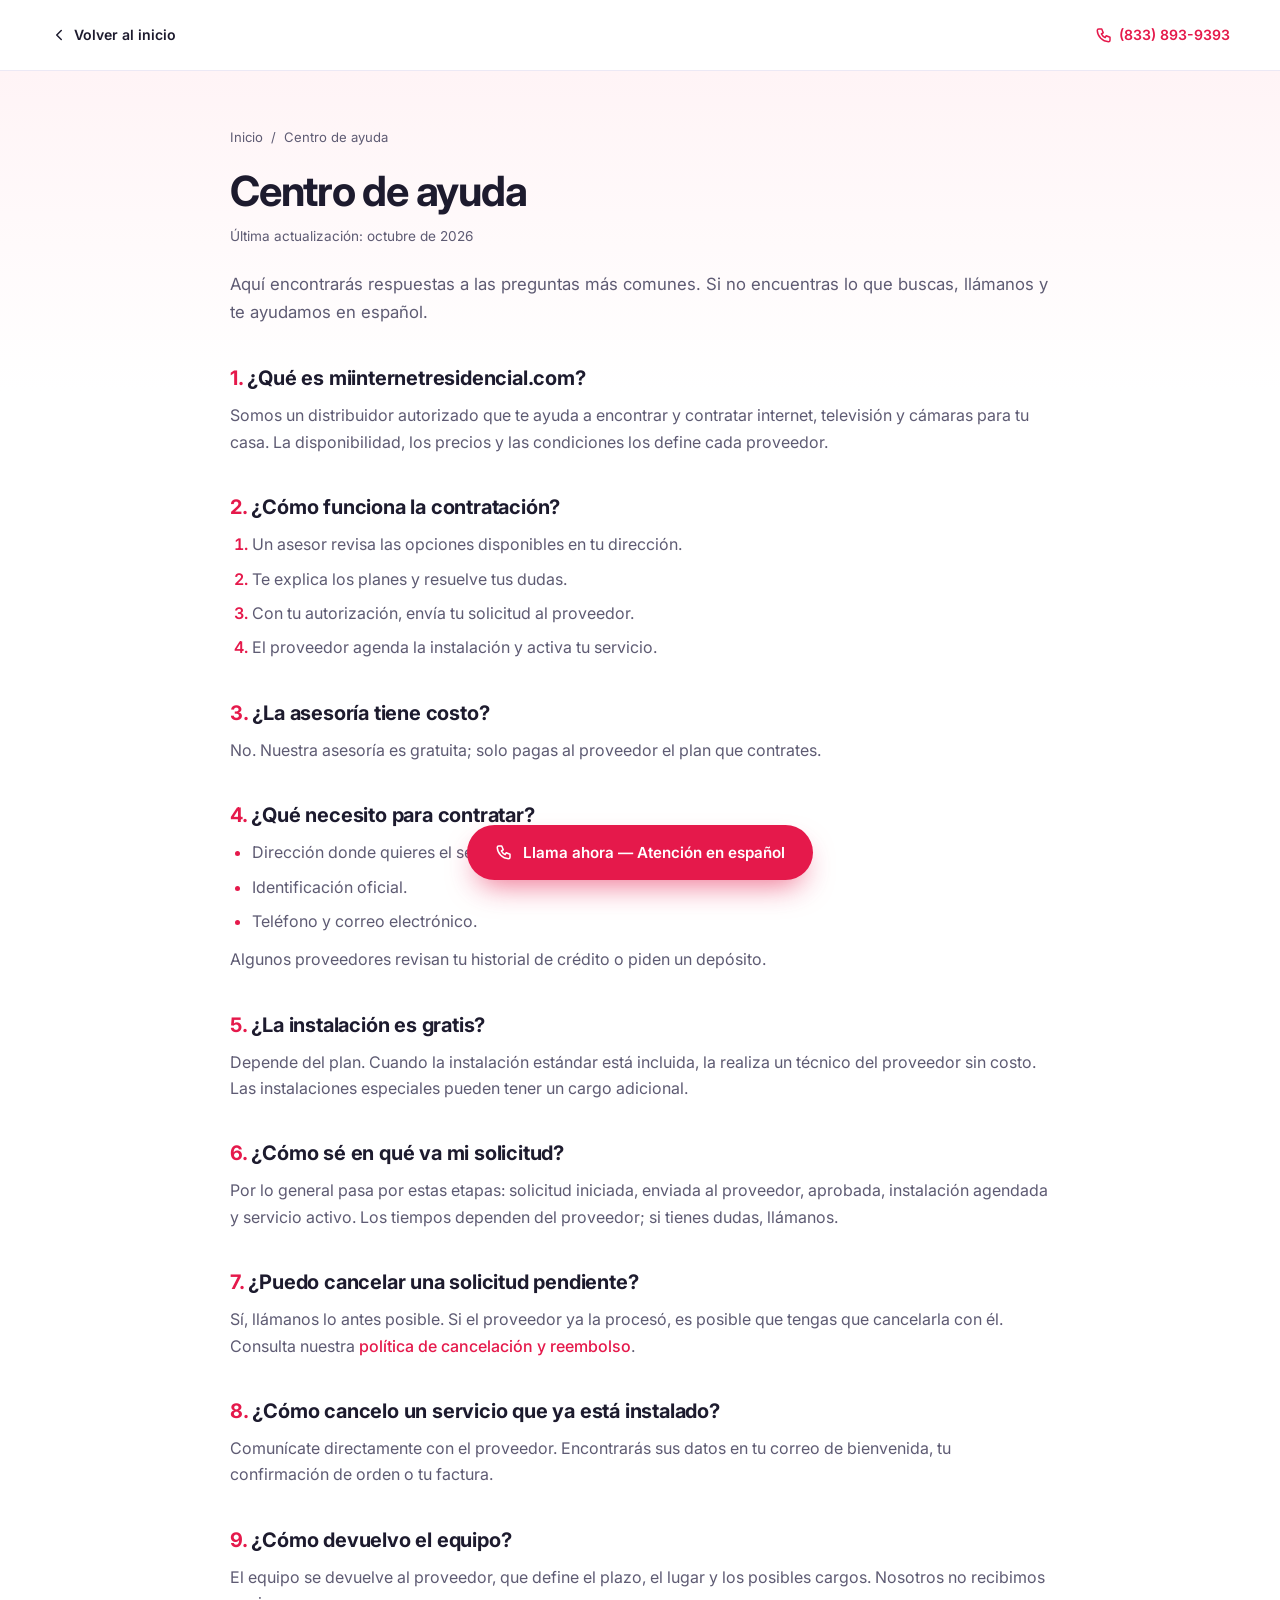
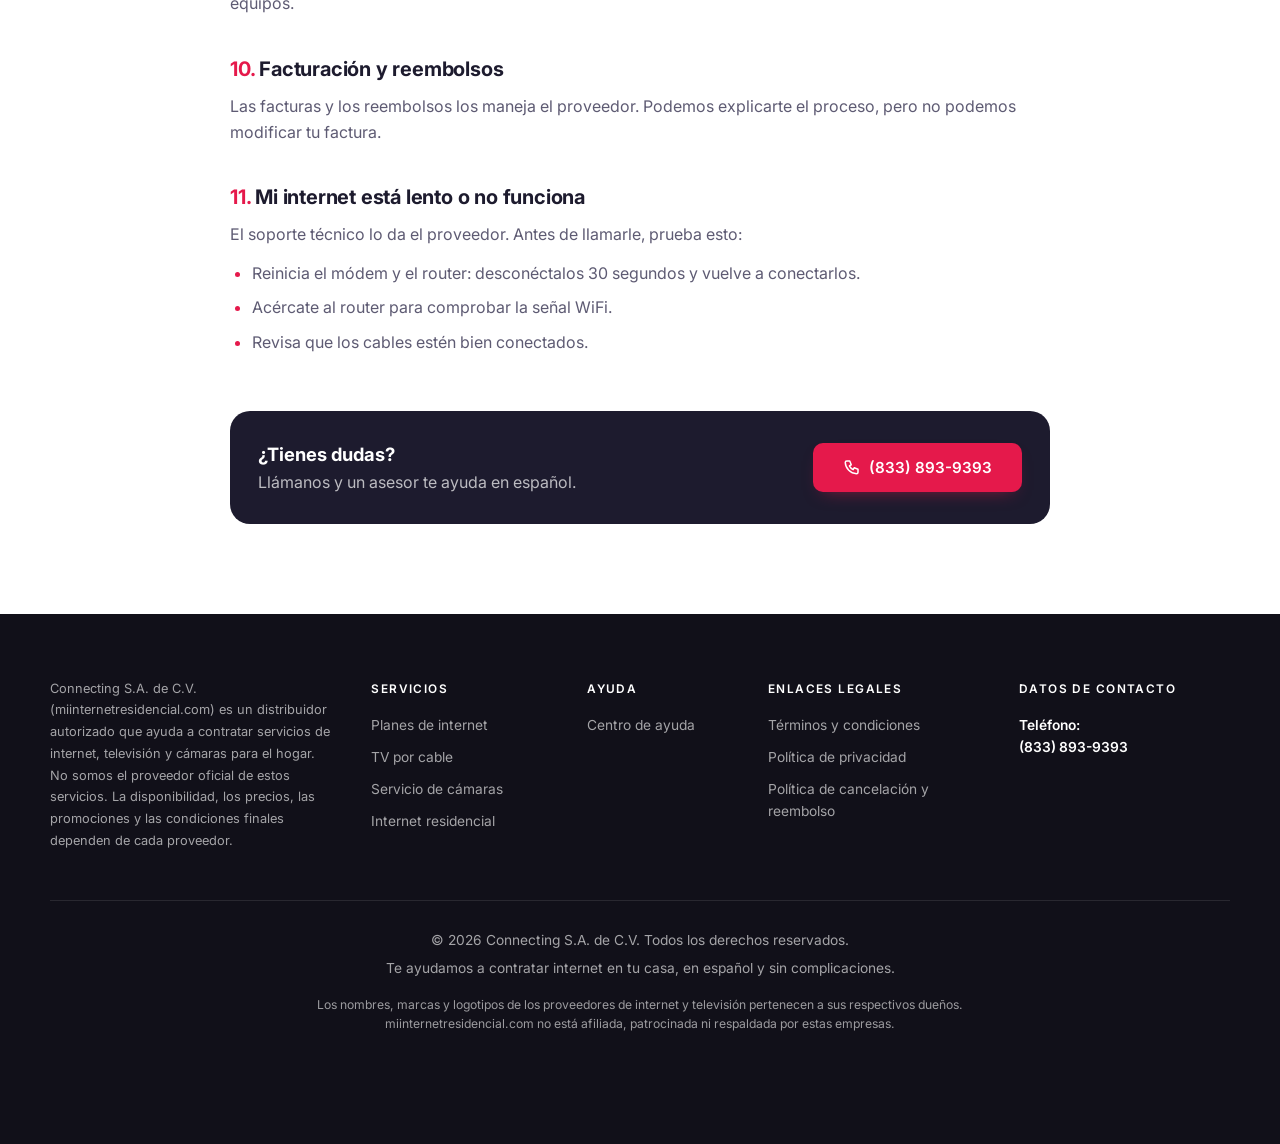
==== commit 9b800fd6: "Quitar razón social del pie de página Co-Authored-By: Claude Opus 5.5 <noreply@anthropic.com>" ====
--- a/ayuda.html
+++ b/ayuda.html
@@ -12,7 +12,7 @@
 <noscript><link rel="stylesheet" href="https://fonts.googleapis.com/css2?family=Inter:wght@400;500;600;700&display=swap"></noscript>
 <link rel="icon" href="favicon.svg" type="image/svg+xml">
 <meta name="theme-color" content="#e5194b">
-<link rel="stylesheet" href="css/styles.css?v=7">
+<link rel="stylesheet" href="css/styles.css?v=9">
 </head>
 <body class="doc-page">
 
@@ -121,7 +121,6 @@
       </div>
       <div class="footer__col footer__contact">
         <h3>Datos de contacto</h3>
-        <p><strong>Razón social:</strong>Connecting S.A. de C.V. — Distribuidor autorizado</p>
         <p><strong>Teléfono:</strong><a href="tel:+18338939393">(833) 893-9393</a></p>
       </div>
     </div>
--- a/css/styles.css
+++ b/css/styles.css
@@ -89,6 +89,8 @@
   background: var(--grad); transition: width .25s;
 }
 .nav__link:hover::after { width: 100%; }
+.nav__call { display: none; align-items: center; gap: 8px; padding: 10px 14px; border-radius: 10px; background: #ffe7ed; color: var(--red); font-weight: 600; font-size: .9rem; }
+.nav__call svg { width: 17px; height: 17px; }
 .nav__burger { display: none; background: none; border: 0; color: var(--ink); cursor: pointer; padding: 8px; }
 
 /* ============================ HERO ============================ */
@@ -459,6 +461,8 @@
   .awards .btn { justify-self: center; }
 
   .nav__burger { display: block; }
+  .nav__inner { justify-content: space-between; height: 66px; }
+  .nav__call { display: inline-flex; }
   .nav__menu {
     position: absolute; top: 100%; left: 0; right: 0;
     flex-direction: column; align-items: stretch; gap: 0; padding: 12px 16px 20px;
@@ -472,25 +476,25 @@
 }
 
 @media (max-width: 600px) {
-  .hero { padding: 36px 0 70px; }
-  .hero-split { grid-template-columns: 1.25fr 1fr; gap: 8px; }
-  .hero-split__text { padding: 26px 18px 26px 16px; border-radius: 20px 6px 6px 20px; }
-  .hero-split__media { --r: 6px 20px 20px 6px; }
-  .hero-split__media::before { inset: 12px -6px -8px 12px; }
+  .hero { padding: 8px 0 56px; }
+  .hero-split { grid-template-columns: 1.15fr 1fr; gap: 6px; }
+  .hero-split__text { padding: 24px 14px 22px 16px; border-radius: 20px 6px 6px 20px; }
+  .hero-split__media { --r: 6px 0 0 6px; margin-right: -16px; }
+  .hero-split__media::before { display: none; }
+  .hero-split__glass { display: none !important; }
+  .hero__more { font-size: .88rem; white-space: nowrap; padding: 12px 0 0; }
   .hero-split__glass { top: 10px; right: 8px; left: 8px; padding: 7px 9px; gap: 6px; font-size: .64rem; }
   .hero-split__glass strong { font-size: .78rem; }
   .hero-split__glass svg { width: 16px; height: 16px; }
   .hero-split__link { left: -4px; width: 40px; height: 40px; box-shadow: 0 0 0 5px #fff, 0 8px 16px -6px rgba(229, 25, 75, .6); }
   .hero-split__link svg { width: 20px; height: 20px; }
-  .hero__title { font-size: 1.38rem; }
+  .hero__title { font-size: 1.42rem; line-height: 1.15; }
   .hero__lead { margin: 14px 0 20px; font-size: .86rem; line-height: 1.55; }
   .lg-only { display: none; }
   .sm-only { display: inline; }
   .hero__actions { flex-direction: column; align-items: stretch; gap: 10px; }
   .hero__actions .btn { padding: 12px 10px; font-size: .82rem; }
-  .hero-split__chip { left: 8px; right: 8px; bottom: 10px; gap: 6px; padding: 7px 9px; font-size: .7rem; }
-  .hero-split__chip { line-height: 1.3; }
-  .hero-split__chip strong { display: block; }
+  .hero-split__chip { left: 10px; right: auto; bottom: 12px; gap: 7px; padding: 8px 11px; font-size: .74rem; white-space: nowrap; }
   .hero-split__dot { width: 7px; height: 7px; flex: none; }
   .combo { grid-template-columns: 1.3fr 1fr; gap: 6px; padding: 22px 14px 22px 6px; border-radius: 22px; }
   .combo .net-illus { margin: 0; }
@@ -537,3 +541,9 @@
 .link-arrow { display: inline-block; }
 .carousel__dot { position: relative; }
 .carousel__dot::after { content: ""; position: absolute; inset: -18px -6px; }
+
+@media (max-width: 380px) {
+  .hero-split__chip { left: 8px; padding: 6px 9px; font-size: .68rem; }
+  .hero-split__dot { display: none; }
+  .nav__call { font-size: .84rem; padding: 9px 12px; }
+}
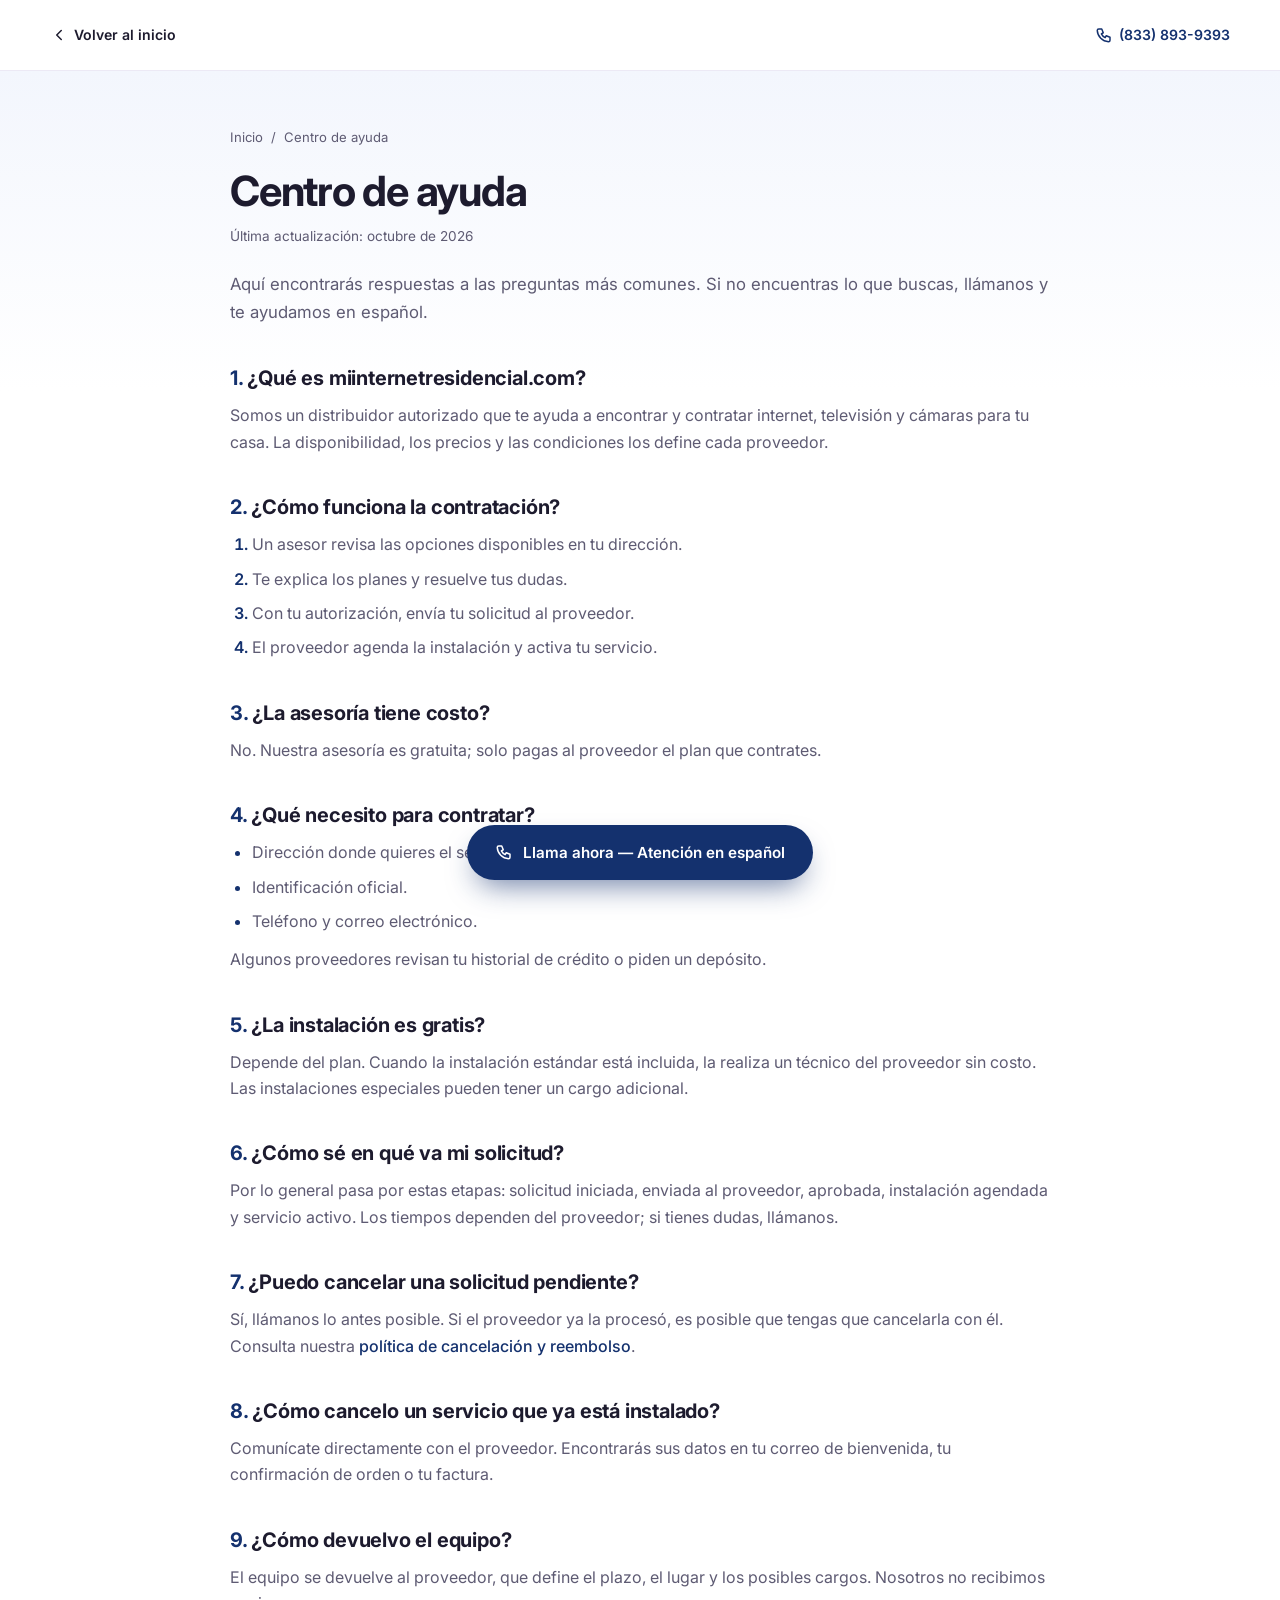
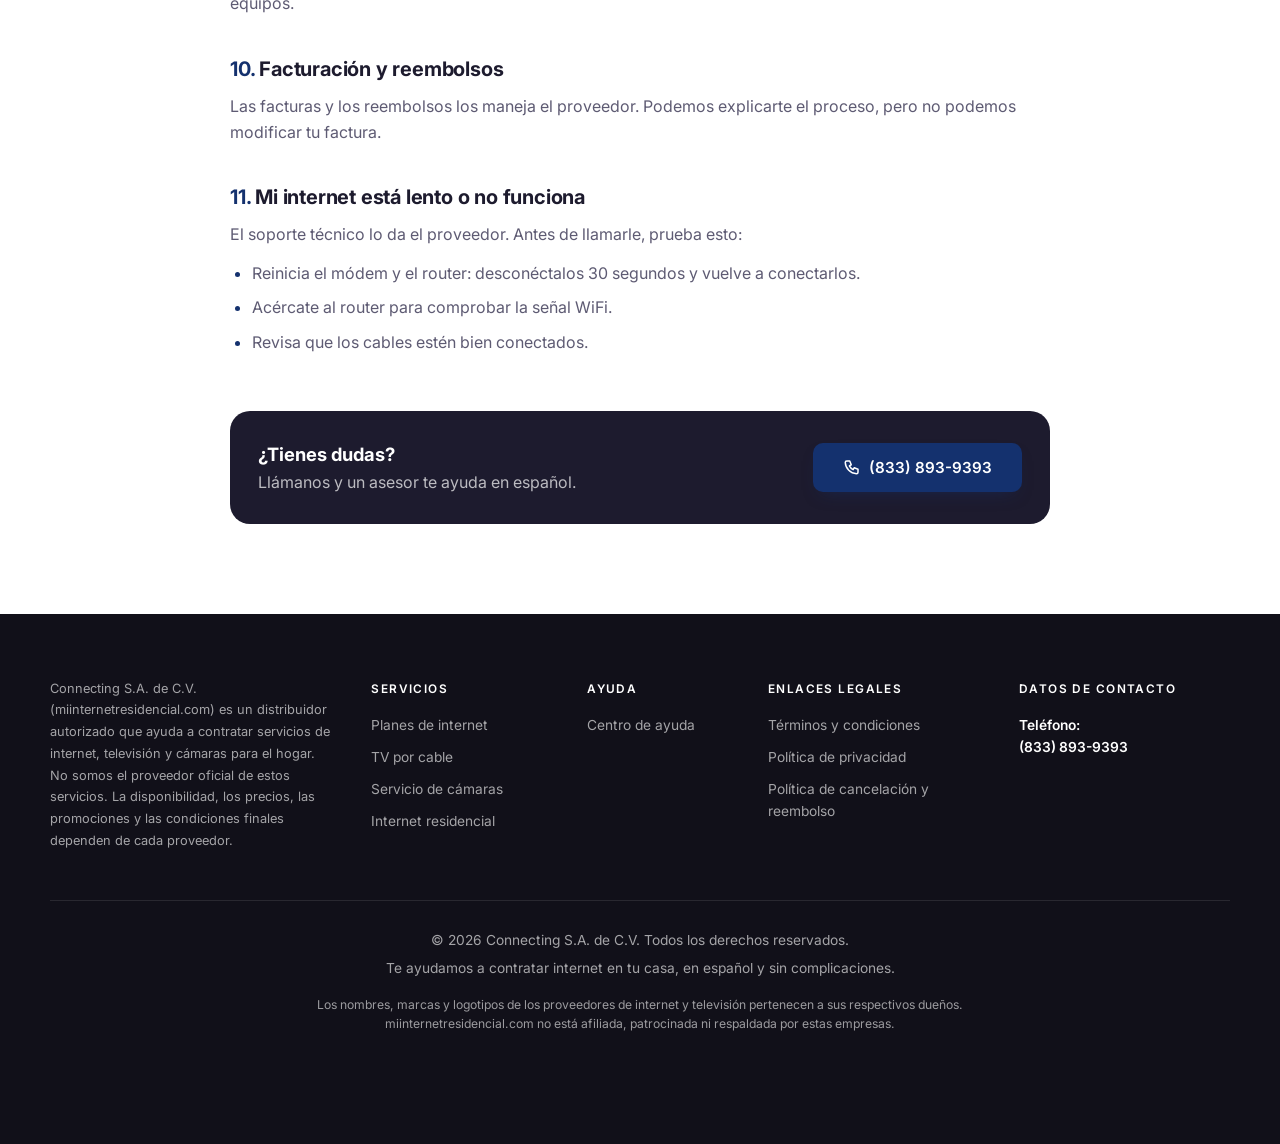
==== commit c89b17ae: "Cambiar paleta a azul marino y mostrar botón flotante al hacer scroll Co-Authored-By: Claude Opus 5." ====
--- a/ayuda.html
+++ b/ayuda.html
@@ -11,8 +11,8 @@
 <link rel="preload" as="style" href="https://fonts.googleapis.com/css2?family=Inter:wght@400;500;600;700&display=swap" onload="this.onload=null;this.rel='stylesheet'">
 <noscript><link rel="stylesheet" href="https://fonts.googleapis.com/css2?family=Inter:wght@400;500;600;700&display=swap"></noscript>
 <link rel="icon" href="favicon.svg" type="image/svg+xml">
-<meta name="theme-color" content="#e5194b">
-<link rel="stylesheet" href="css/styles.css?v=9">
+<meta name="theme-color" content="#14316e">
+<link rel="stylesheet" href="css/styles.css?v=10">
 </head>
 <body class="doc-page">
 
--- a/css/styles.css
+++ b/css/styles.css
@@ -1,9 +1,9 @@
 /* ============================ TOKENS ============================ */
 :root {
-  --red: #e5194b;
-  --red-dark: #c3103c;
-  --purple: #7b2ff7;
-  --grad: linear-gradient(135deg, var(--red) 0%, #c51fb4 55%, var(--purple) 100%);
+  --navy: #14316e;
+  --navy-dark: #0c1f4a;
+  --sky: #3b82f6;
+  --grad: linear-gradient(135deg, var(--navy) 0%, #2557c7 55%, var(--sky) 100%);
   --ink: #1d1b2e;
   --text: #5e5b73;
   --line: #ece9f5;
@@ -11,7 +11,7 @@
   --white: #fff;
   --radius: 18px;
   --shadow: 0 18px 45px -18px rgba(60, 30, 120, .25);
-  --shadow-red: 0 8px 18px -10px rgba(229, 25, 75, .6);
+  --shadow-navy: 0 8px 18px -10px rgba(20, 49, 110, .6);
 }
 
 *, *::before, *::after { box-sizing: border-box; }
@@ -42,12 +42,12 @@
 .lead--center { margin-inline: auto; max-width: 600px; }
 .eyebrow {
   display: inline-block; margin-bottom: 10px;
-  font-size: .78rem; font-weight: 600; color: var(--red); letter-spacing: .08em; text-transform: uppercase;
+  font-size: .78rem; font-weight: 600; color: var(--navy); letter-spacing: .08em; text-transform: uppercase;
 }
 .section-head { margin-bottom: 56px; }
 .icon-pill {
   display: inline-grid; place-items: center; width: 44px; height: 44px; margin-bottom: 16px;
-  border-radius: 12px; background: #ffe7ed; color: var(--red);
+  border-radius: 12px; background: #e6edfb; color: var(--navy);
 }
 .icon-pill svg { width: 22px; height: 22px; }
 
@@ -55,16 +55,16 @@
 .btn {
   display: inline-flex; align-items: center; justify-content: center; gap: 8px;
   padding: 15px 30px; border: 0; border-radius: 10px; cursor: pointer;
-  background: var(--red);
+  background: var(--navy);
   color: #fff; font: 600 .95rem "Inter", sans-serif;
-  box-shadow: var(--shadow-red);
+  box-shadow: var(--shadow-navy);
   transition: transform .2s, background-color .2s;
 }
-.btn:hover { transform: translateY(-1px); background: var(--red-dark); }
+.btn:hover { transform: translateY(-1px); background: var(--navy-dark); }
 .btn--ghost { background: transparent; color: var(--ink); box-shadow: inset 0 0 0 2px var(--line); }
 .btn--ghost:hover { background: transparent; box-shadow: inset 0 0 0 2px var(--ink); }
 .btn--sm { padding: 10px 20px; font-size: .85rem; }
-.link-arrow { display: inline-block; margin-top: 14px; font-weight: 600; font-size: .9rem; color: var(--red); }
+.link-arrow { display: inline-block; margin-top: 14px; font-weight: 600; font-size: .9rem; color: var(--navy); }
 .link-arrow::after { content: " →"; transition: margin .2s; }
 .link-arrow:hover::after { margin-left: 4px; }
 
@@ -78,8 +78,8 @@
 .nav__inner { display: flex; align-items: center; justify-content: flex-end; height: 78px; }
 .logo { display: flex; align-items: center; gap: 10px; font-size: 1.2rem; font-weight: 700; color: var(--ink); letter-spacing: -.02em; }
 .logo__text { font-weight: inherit; }
-.logo__text span { color: var(--red); }
-.logo__mark { display: grid; place-items: center; width: 38px; height: 38px; border-radius: 10px; background: var(--red); }
+.logo__text span { color: var(--navy); }
+.logo__mark { display: grid; place-items: center; width: 38px; height: 38px; border-radius: 10px; background: var(--navy); }
 .logo__mark svg { width: 22px; height: 22px; }
 .logo--light { color: #fff; }
 .nav__menu { display: flex; align-items: center; gap: 34px; }
@@ -89,7 +89,7 @@
   background: var(--grad); transition: width .25s;
 }
 .nav__link:hover::after { width: 100%; }
-.nav__call { display: none; align-items: center; gap: 8px; padding: 10px 14px; border-radius: 10px; background: #ffe7ed; color: var(--red); font-weight: 600; font-size: .9rem; }
+.nav__call { display: none; align-items: center; gap: 8px; padding: 10px 14px; border-radius: 10px; background: #e6edfb; color: var(--navy); font-weight: 600; font-size: .9rem; }
 .nav__call svg { width: 17px; height: 17px; }
 .nav__burger { display: none; background: none; border: 0; color: var(--ink); cursor: pointer; padding: 8px; }
 
@@ -97,26 +97,26 @@
 .hero { position: relative; padding: 28px 0 90px; }
 .hero__wave {
   position: absolute; right: -10%; top: -20%; width: 70%; height: 140%;
-  background: radial-gradient(closest-side, rgba(255, 45, 85, .12), transparent 70%),
-              radial-gradient(closest-side at 70% 60%, rgba(123, 47, 247, .12), transparent 70%);
+  background: radial-gradient(closest-side, rgba(37, 87, 199, .12), transparent 70%),
+              radial-gradient(closest-side at 70% 60%, rgba(59, 130, 246, .12), transparent 70%);
   pointer-events: none;
 }
 .hero__inner { position: relative; display: grid; grid-template-columns: 1fr 1.05fr; align-items: center; gap: 40px; }
 .hero__title { font-size: clamp(2rem, 4.4vw, 3.2rem); font-weight: 700; letter-spacing: -.03em; line-height: 1.12; }
 .nowrap { white-space: nowrap; }
-.mark { position: relative; z-index: 0; display: inline-block; white-space: nowrap; color: var(--red); }
-.mark svg { position: absolute; left: 0; bottom: -.18em; width: 100%; height: .3em; color: #ffc2d0; z-index: -1; }
+.mark { position: relative; z-index: 0; display: inline-block; white-space: nowrap; color: var(--navy); }
+.mark svg { position: absolute; left: 0; bottom: -.18em; width: 100%; height: .3em; color: #bfd0f2; z-index: -1; }
 .hero__lead { margin: 22px 0 32px; font-size: 1.08rem; max-width: 470px; }
 .hero__note { margin-top: 22px; font-size: .9rem; }
 .hero__note strong { color: var(--ink); }
 .btn--call svg { width: 18px; height: 18px; }
 .sm-only { display: none; }
 .hero__more { font-weight: 600; color: var(--ink); text-decoration: underline; text-decoration-color: var(--line); text-underline-offset: 4px; padding: 10px 0; }
-.hero__more:hover { color: var(--red); text-decoration-color: var(--red); }
+.hero__more:hover { color: var(--navy); text-decoration-color: var(--navy); }
 .hero__actions { display: flex; flex-wrap: wrap; align-items: center; gap: 20px; }
 .hero__phone { font-size: .95rem; }
 .hero__phone strong { color: var(--ink); }
-.hero__phone:hover strong { color: var(--red); }
+.hero__phone:hover strong { color: var(--navy); }
 .checklist { list-style: none; padding: 0; margin: 28px 0 34px; display: grid; gap: 12px; }
 .checklist li { display: flex; align-items: center; gap: 12px; font-weight: 500; color: var(--ink); }
 .checklist li::before {
@@ -128,7 +128,7 @@
 .hero-split__text {
   display: flex; flex-direction: column; justify-content: center;
   padding: 56px 56px 56px 52px; border-radius: 28px 10px 10px 28px;
-  background: #fff4f6;
+  background: #f3f6fd;
 }
 .hero-split__media {
   --r: 10px 28px 28px 10px;
@@ -138,12 +138,12 @@
 .hero-split__media::before {
   content: ""; position: absolute; inset: 22px -14px -14px 22px; z-index: -1;
   border-radius: var(--r);
-  background: linear-gradient(135deg, #ff4d73, #7b2ff7);
+  background: linear-gradient(135deg, #1e40af, #3b82f6);
   opacity: .9; filter: blur(.5px);
 }
 .hero-split__frame {
   position: absolute; inset: 0; overflow: hidden; border-radius: var(--r);
-  box-shadow: 0 40px 70px -30px rgba(40, 15, 90, .55), 0 18px 30px -18px rgba(229, 25, 75, .35);
+  box-shadow: 0 40px 70px -30px rgba(40, 15, 90, .55), 0 18px 30px -18px rgba(20, 49, 110, .35);
   transform: rotateY(var(--ry, 0deg)) rotateX(var(--rx, 0deg));
   transition: transform .4s ease;
 }
@@ -164,7 +164,7 @@
   position: absolute; z-index: 2; top: 20px; right: 20px;
   display: flex; align-items: center; gap: 10px;
   padding: 10px 14px; border-radius: 14px;
-  background: rgba(255, 255, 255, .18); border: 1px solid rgba(255, 255, 255, .35);
+  background: rgba(20, 10, 40, .45); border: 1px solid rgba(255, 255, 255, .3);
   backdrop-filter: blur(10px); -webkit-backdrop-filter: blur(10px);
   color: #fff; font-size: .78rem; line-height: 1.25;
   box-shadow: 0 12px 30px -12px rgba(0, 0, 0, .4);
@@ -176,7 +176,7 @@
   position: absolute; z-index: 3; left: -7px; top: 50%;
   transform: translate(-50%, -50%);
   display: grid; place-items: center; width: 64px; height: 64px; border-radius: 50%;
-  background: var(--red); box-shadow: 0 0 0 8px #fff, 0 12px 26px -8px rgba(229, 25, 75, .6);
+  background: var(--navy); box-shadow: 0 0 0 8px #fff, 0 12px 26px -8px rgba(20, 49, 110, .6);
 }
 .hero-split__link svg { width: 30px; height: 30px; }
 .hero-split__chip {
@@ -197,7 +197,7 @@
 .split { display: grid; grid-template-columns: 1fr 1fr; gap: 70px; align-items: center; }
 .combo {
   padding: 56px; gap: 48px; border-radius: 32px;
-  background: linear-gradient(135deg, #fff1f4 0%, #f6efff 100%);
+  background: linear-gradient(135deg, #eef3fd 0%, #e8f1ff 100%);
 }
 .combo .net-illus { order: -1; }
 .mini-features { display: flex; flex-wrap: wrap; gap: 10px; margin-top: 30px; }
@@ -209,13 +209,13 @@
   transition: transform .2s;
 }
 .mini-feature:hover { transform: translateY(-2px); }
-.mini-feature__icon { display: grid; place-items: center; width: 34px; height: 34px; border-radius: 50%; background: #ffe7ed; color: var(--red); }
+.mini-feature__icon { display: grid; place-items: center; width: 34px; height: 34px; border-radius: 50%; background: #e6edfb; color: var(--navy); }
 .mini-feature__icon svg { width: 18px; height: 18px; }
 
 .net-illus { margin: -20px 0 -20px -10px; }
 .net-illus svg { width: 100%; height: auto; overflow: visible; }
 .net-illus text { font-family: "Inter", sans-serif; font-size: 13px; font-weight: 600; fill: var(--ink); }
-.net-illus .net-stat { font-size: 21px; font-weight: 700; fill: var(--red); }
+.net-illus .net-stat { font-size: 21px; font-weight: 700; fill: var(--navy); }
 .net-illus .net-stat-sub { font-size: 11px; font-weight: 500; fill: var(--text); }
 .net-ring { transform-origin: 270px 270px; animation: spin 60s linear infinite; }
 .net-links path { animation: flow 1.2s linear infinite; }
@@ -250,7 +250,7 @@
 .deal__list li { position: relative; padding-left: 24px; font-size: .84rem; font-weight: 500; color: var(--ink); line-height: 1.4; }
 .deal__list li::before {
   content: ""; position: absolute; left: 0; top: 1px; width: 16px; height: 16px; border-radius: 50%;
-  background: #ffe7ed url("data:image/svg+xml,%3Csvg xmlns='http://www.w3.org/2000/svg' viewBox='0 0 24 24' fill='none' stroke='%23e5194b' stroke-width='3.5' stroke-linecap='round' stroke-linejoin='round'%3E%3Cpath d='M5 12.5l4.5 4.5L19 7.5'/%3E%3C/svg%3E") center / 10px no-repeat;
+  background: #e6edfb url("data:image/svg+xml,%3Csvg xmlns='http://www.w3.org/2000/svg' viewBox='0 0 24 24' fill='none' stroke='%2314316e' stroke-width='3.5' stroke-linecap='round' stroke-linejoin='round'%3E%3Cpath d='M5 12.5l4.5 4.5L19 7.5'/%3E%3C/svg%3E") center / 10px no-repeat;
 }
 .deal__foot { display: flex; align-items: center; justify-content: space-between; gap: 12px; flex-wrap: wrap; padding-top: 16px; border-top: 1px solid var(--line); }
 .deal__foot .link-arrow { margin-top: 0; }
@@ -269,7 +269,7 @@
 .deal__overlay { position: relative; z-index: 2; padding: 34px; }
 .deal__badge {
   display: inline-block; margin-bottom: 12px; padding: 5px 12px; border-radius: 99px;
-  background: var(--red); color: #fff; font-size: .72rem; font-weight: 600; letter-spacing: .04em; text-transform: uppercase;
+  background: var(--navy); color: #fff; font-size: .72rem; font-weight: 600; letter-spacing: .04em; text-transform: uppercase;
 }
 .deal--photo h3 { color: #fff; font-size: 1.7rem; max-width: none; }
 .deal--photo .deal__text { color: rgba(255, 255, 255, .8); margin-top: 6px; }
@@ -280,7 +280,7 @@
   backdrop-filter: blur(8px); -webkit-backdrop-filter: blur(8px);
   font-size: .82rem; font-weight: 500;
 }
-.deal__chips svg { width: 18px; height: 18px; color: #ff8fa8; }
+.deal__chips svg { width: 18px; height: 18px; color: #8fb3ff; }
 .deal__buy {
   display: flex; align-items: center; justify-content: space-between; gap: 16px; flex-wrap: wrap;
   padding-top: 20px; border-top: 1px solid rgba(255, 255, 255, .18);
@@ -297,7 +297,7 @@
   display: grid; place-items: center; aspect-ratio: 1; border-radius: 12px;
   background: var(--soft); color: var(--ink);
 }
-.deal__art--apps span:nth-child(odd) { background: #ffe7ed; color: var(--red); }
+.deal__art--apps span:nth-child(odd) { background: #e6edfb; color: var(--navy); }
 
 .awards {
   display: grid; grid-template-columns: 1fr auto; align-items: center; gap: 40px;
@@ -324,7 +324,7 @@
   width: 8px; height: 8px; padding: 0; border: 0; border-radius: 99px; cursor: pointer;
   background: #d9d5e6; transition: width .3s, background .3s;
 }
-.carousel__dot.is-active { width: 26px; background: var(--red); }
+.carousel__dot.is-active { width: 26px; background: var(--navy); }
 .price-card {
   position: relative; display: flex; flex-direction: column;
   padding: 28px 24px 22px; border-radius: 22px; background: #fff;
@@ -333,12 +333,12 @@
 }
 .price-card:hover { transform: translateY(-6px); box-shadow: var(--shadow); }
 .price-card.is-highlight { animation: highlight 1.4s ease; }
-@keyframes highlight { 0%, 100% { box-shadow: 0 0 0 0 rgba(229, 25, 75, 0); } 30% { box-shadow: 0 0 0 4px rgba(229, 25, 75, .5); } }
+@keyframes highlight { 0%, 100% { box-shadow: 0 0 0 0 rgba(20, 49, 110, 0); } 30% { box-shadow: 0 0 0 4px rgba(20, 49, 110, .5); } }
 .price-card__head { display: flex; align-items: center; gap: 12px; }
-.price-card__icon { display: grid; place-items: center; flex: none; width: 46px; height: 46px; border-radius: 14px; background: #ffe7ed; color: var(--red); }
+.price-card__icon { display: grid; place-items: center; flex: none; width: 46px; height: 46px; border-radius: 14px; background: #e6edfb; color: var(--navy); }
 .price-card__icon svg { width: 22px; height: 22px; }
 .price-card h3 { font-size: 1.02rem; font-weight: 700; }
-.price-card__speed { font-size: .8rem; font-weight: 500; color: var(--red); }
+.price-card__speed { font-size: .8rem; font-weight: 500; color: var(--navy); }
 .price-card__desc { margin-top: 14px; font-size: .86rem; line-height: 1.55; min-height: 2.6em; }
 .price-card__price { display: flex; align-items: baseline; gap: 2px; margin: 22px 0 18px; color: var(--ink); }
 .price-card__price small { margin-right: 6px; font-size: .8rem; color: var(--text); }
@@ -350,24 +350,24 @@
 .price-card__list li { position: relative; padding-left: 24px; font-size: .86rem; color: var(--ink); line-height: 1.4; }
 .price-card__list li::before {
   content: ""; position: absolute; left: 0; top: 1px; width: 16px; height: 16px; border-radius: 50%;
-  background: #ffe7ed url("data:image/svg+xml,%3Csvg xmlns='http://www.w3.org/2000/svg' viewBox='0 0 24 24' fill='none' stroke='%23e5194b' stroke-width='3.5' stroke-linecap='round' stroke-linejoin='round'%3E%3Cpath d='M5 12.5l4.5 4.5L19 7.5'/%3E%3C/svg%3E") center / 10px no-repeat;
+  background: #e6edfb url("data:image/svg+xml,%3Csvg xmlns='http://www.w3.org/2000/svg' viewBox='0 0 24 24' fill='none' stroke='%2314316e' stroke-width='3.5' stroke-linecap='round' stroke-linejoin='round'%3E%3Cpath d='M5 12.5l4.5 4.5L19 7.5'/%3E%3C/svg%3E") center / 10px no-repeat;
 }
 .price-card__call { display: flex; align-items: center; justify-content: center; gap: 8px; font-size: .85rem; font-weight: 600; color: var(--ink); }
-.price-card__call svg { width: 16px; height: 16px; color: var(--red); }
-.price-card__call:hover span { color: var(--red); }
+.price-card__call svg { width: 16px; height: 16px; color: var(--navy); }
+.price-card__call:hover span { color: var(--navy); }
 
 /* Plan destacado */
 .price-card--featured { background: var(--ink); color: rgba(255, 255, 255, .75); transform: translateY(-12px); box-shadow: 0 30px 60px -25px rgba(29, 27, 46, .6); }
 .price-card--featured:hover { transform: translateY(-18px); }
 .price-card--featured h3, .price-card--featured .price-card__price, .price-card--featured .price-card__list li, .price-card--featured .price-card__call { color: #fff; }
-.price-card--featured .price-card__icon { background: var(--red); color: #fff; }
-.price-card--featured .price-card__speed { color: #ff8fa8; }
+.price-card--featured .price-card__icon { background: var(--navy); color: #fff; }
+.price-card--featured .price-card__speed { color: #8fb3ff; }
 .price-card--featured .price-card__price small, .price-card--featured .price-card__price em { color: rgba(255, 255, 255, .6); }
 .price-card--featured .price-card__list { border-color: rgba(255, 255, 255, .14); }
 .price-card--featured .price-card__list li::before { background-color: rgba(255, 255, 255, .12); }
 .price-card__tag {
   position: absolute; top: -12px; left: 24px; padding: 4px 12px; border-radius: 99px;
-  background: var(--red); color: #fff; font-size: .7rem; font-weight: 600; letter-spacing: .04em; text-transform: uppercase;
+  background: var(--navy); color: #fff; font-size: .7rem; font-weight: 600; letter-spacing: .04em; text-transform: uppercase;
 }
 
 /* ============================ FOOTER ============================ */
@@ -389,12 +389,14 @@
 .call-float {
   position: fixed; z-index: 60; left: 50%; bottom: 20px; transform: translateX(-50%);
   display: flex; align-items: center; gap: 10px; white-space: nowrap;
-  padding: 15px 28px; border-radius: 99px; background: var(--red); color: #fff;
+  padding: 15px 28px; border-radius: 99px; background: var(--navy); color: #fff;
   font-weight: 600; font-size: .95rem;
-  box-shadow: 0 14px 30px -10px rgba(229, 25, 75, .65);
-  transition: background .2s, transform .2s;
-}
-.call-float:hover { background: var(--red-dark); transform: translateX(-50%) translateY(-2px); }
+  box-shadow: 0 14px 30px -10px rgba(20, 49, 110, .65);
+  transition: background .2s, transform .2s, opacity .3s, translate .3s, visibility .3s;
+}
+/* Oculto hasta el primer scroll para no tapar el botón de la portada */
+.call-float[data-reveal]:not(.is-visible) { opacity: 0; visibility: hidden; translate: 0 20px; pointer-events: none; }
+.call-float:hover { background: var(--navy-dark); transform: translateX(-50%) translateY(-2px); }
 .call-float svg { width: 18px; height: 18px; }
 
 /* ============================ PÁGINAS LEGALES / AYUDA ============================ */
@@ -402,24 +404,24 @@
 .doc-bar__inner { display: flex; align-items: center; justify-content: space-between; gap: 16px; height: 70px; }
 .doc-bar__back, .doc-bar__phone { display: flex; align-items: center; gap: 6px; font-size: .88rem; font-weight: 600; color: var(--ink); }
 .doc-bar__back svg, .doc-bar__phone svg { width: 18px; height: 18px; }
-.doc-bar__phone { color: var(--red); }
-.doc-bar__back:hover { color: var(--red); }
-.doc { padding: 56px 0 90px; background: linear-gradient(#fff4f6, #fff 320px); }
+.doc-bar__phone { color: var(--navy); }
+.doc-bar__back:hover { color: var(--navy); }
+.doc { padding: 56px 0 90px; background: linear-gradient(#f3f6fd, #fff 320px); }
 .doc__inner { max-width: 820px; }
 .doc__crumbs { display: flex; gap: 8px; font-size: .82rem; color: var(--text); }
-.doc__crumbs a:hover { color: var(--red); }
+.doc__crumbs a:hover { color: var(--navy); }
 .doc h1 { margin-top: 18px; font-size: clamp(1.9rem, 4vw, 2.6rem); font-weight: 700; letter-spacing: -.03em; }
 .doc__updated { margin-top: 8px; font-size: .85rem; }
 .doc__lead { margin-top: 24px; font-size: 1.05rem; }
 .doc__entity { list-style: none; margin: 28px 0 0; padding: 20px 24px; border-radius: 16px; background: #fff; border: 1px solid var(--line); display: grid; gap: 6px; font-size: .92rem; }
 .doc__entity strong { color: var(--ink); }
-.doc__entity a, .doc__section a { color: var(--red); font-weight: 500; }
+.doc__entity a, .doc__section a { color: var(--navy); font-weight: 500; }
 .doc__section { margin-top: 40px; scroll-margin-top: 90px; }
 .doc__section h2 { font-size: 1.25rem; font-weight: 700; letter-spacing: -.01em; }
-.doc__section h2 span { color: var(--red); }
+.doc__section h2 span { color: var(--navy); }
 .doc__section p { margin-top: 12px; }
 .doc__section ul, .doc__section ol { margin: 12px 0 0; padding-left: 22px; display: grid; gap: 8px; }
-.doc__section li::marker { color: var(--red); font-weight: 600; }
+.doc__section li::marker { color: var(--navy); font-weight: 600; }
 .doc__cta {
   display: flex; align-items: center; justify-content: space-between; gap: 20px; flex-wrap: wrap;
   margin-top: 56px; padding: 28px; border-radius: 20px; background: var(--ink); color: rgba(255, 255, 255, .7);
@@ -452,7 +454,7 @@
   .hero-split__media { --r: 8px 24px 24px 8px; }
   .hero-split__frame img { object-position: 22% center; }
   .hero-split__media::before { inset: 16px -8px -10px 16px; }
-  .hero-split__link { left: -5px; width: 52px; height: 52px; box-shadow: 0 0 0 6px #fff, 0 10px 20px -8px rgba(229, 25, 75, .6); }
+  .hero-split__link { left: -5px; width: 52px; height: 52px; box-shadow: 0 0 0 6px #fff, 0 10px 20px -8px rgba(20, 49, 110, .6); }
   .hero-split__link svg { width: 24px; height: 24px; }
   .deals { grid-template-columns: 1fr; }
   .deal--tall { grid-row: auto; }
@@ -477,25 +479,24 @@
 
 @media (max-width: 600px) {
   .hero { padding: 8px 0 56px; }
-  .hero-split { grid-template-columns: 1.15fr 1fr; gap: 6px; }
-  .hero-split__text { padding: 24px 14px 22px 16px; border-radius: 20px 6px 6px 20px; }
-  .hero-split__media { --r: 6px 0 0 6px; margin-right: -16px; }
+  /* Celular: foto arriba a todo el ancho y texto debajo, unidos por el círculo WiFi */
+  .hero-split { display: flex; flex-direction: column; gap: 10px; }
+  .hero-split__media { order: -1; min-height: 0; aspect-ratio: 4 / 3; margin: 0; --r: 22px 22px 8px 8px; }
   .hero-split__media::before { display: none; }
-  .hero-split__glass { display: none !important; }
-  .hero__more { font-size: .88rem; white-space: nowrap; padding: 12px 0 0; }
-  .hero-split__glass { top: 10px; right: 8px; left: 8px; padding: 7px 9px; gap: 6px; font-size: .64rem; }
-  .hero-split__glass strong { font-size: .78rem; }
-  .hero-split__glass svg { width: 16px; height: 16px; }
-  .hero-split__link { left: -4px; width: 40px; height: 40px; box-shadow: 0 0 0 5px #fff, 0 8px 16px -6px rgba(229, 25, 75, .6); }
-  .hero-split__link svg { width: 20px; height: 20px; }
-  .hero__title { font-size: 1.42rem; line-height: 1.15; }
-  .hero__lead { margin: 14px 0 20px; font-size: .86rem; line-height: 1.55; }
-  .lg-only { display: none; }
-  .sm-only { display: inline; }
-  .hero__actions { flex-direction: column; align-items: stretch; gap: 10px; }
-  .hero__actions .btn { padding: 12px 10px; font-size: .82rem; }
-  .hero-split__chip { left: 10px; right: auto; bottom: 12px; gap: 7px; padding: 8px 11px; font-size: .74rem; white-space: nowrap; }
-  .hero-split__dot { width: 7px; height: 7px; flex: none; }
+  .hero-split__frame img { object-position: 30% 35%; }
+  .hero-split__text { padding: 38px 22px 26px; border-radius: 8px 8px 22px 22px; }
+  .hero-split__link { left: 50%; top: calc(100% + 5px); width: 50px; height: 50px; box-shadow: 0 0 0 6px #fff, 0 8px 16px -6px rgba(20, 49, 110, .6); }
+  .hero-split__link svg { width: 24px; height: 24px; }
+  .hero-split__glass { top: 12px; right: auto; left: 12px; padding: 8px 12px; gap: 8px; font-size: .7rem; }
+  .hero-split__glass strong { font-size: .85rem; }
+  .hero-split__glass svg { width: 18px; height: 18px; }
+  .hero-split__chip { left: auto; right: 12px; bottom: 14px; gap: 8px; padding: 8px 12px; font-size: .8rem; white-space: nowrap; }
+  .hero__title { font-size: 1.8rem; line-height: 1.15; }
+  .hero__lead { margin: 14px 0 22px; font-size: .98rem; line-height: 1.6; }
+  .hero__actions { flex-direction: column; align-items: stretch; gap: 6px; }
+  .hero__actions .btn { padding: 15px 16px; font-size: .98rem; }
+  .hero__more { text-align: center; font-size: .92rem; white-space: nowrap; padding: 12px 0 0; }
+  .hero-split__dot { width: 8px; height: 8px; flex: none; }
   .combo { grid-template-columns: 1.3fr 1fr; gap: 6px; padding: 22px 14px 22px 6px; border-radius: 22px; }
   .combo .net-illus { margin: 0; }
   .combo .net-illus text:not(.net-stat):not(.net-stat-sub) { display: none; }
@@ -543,7 +544,5 @@
 .carousel__dot::after { content: ""; position: absolute; inset: -18px -6px; }
 
 @media (max-width: 380px) {
-  .hero-split__chip { left: 8px; padding: 6px 9px; font-size: .68rem; }
-  .hero-split__dot { display: none; }
   .nav__call { font-size: .84rem; padding: 9px 12px; }
 }
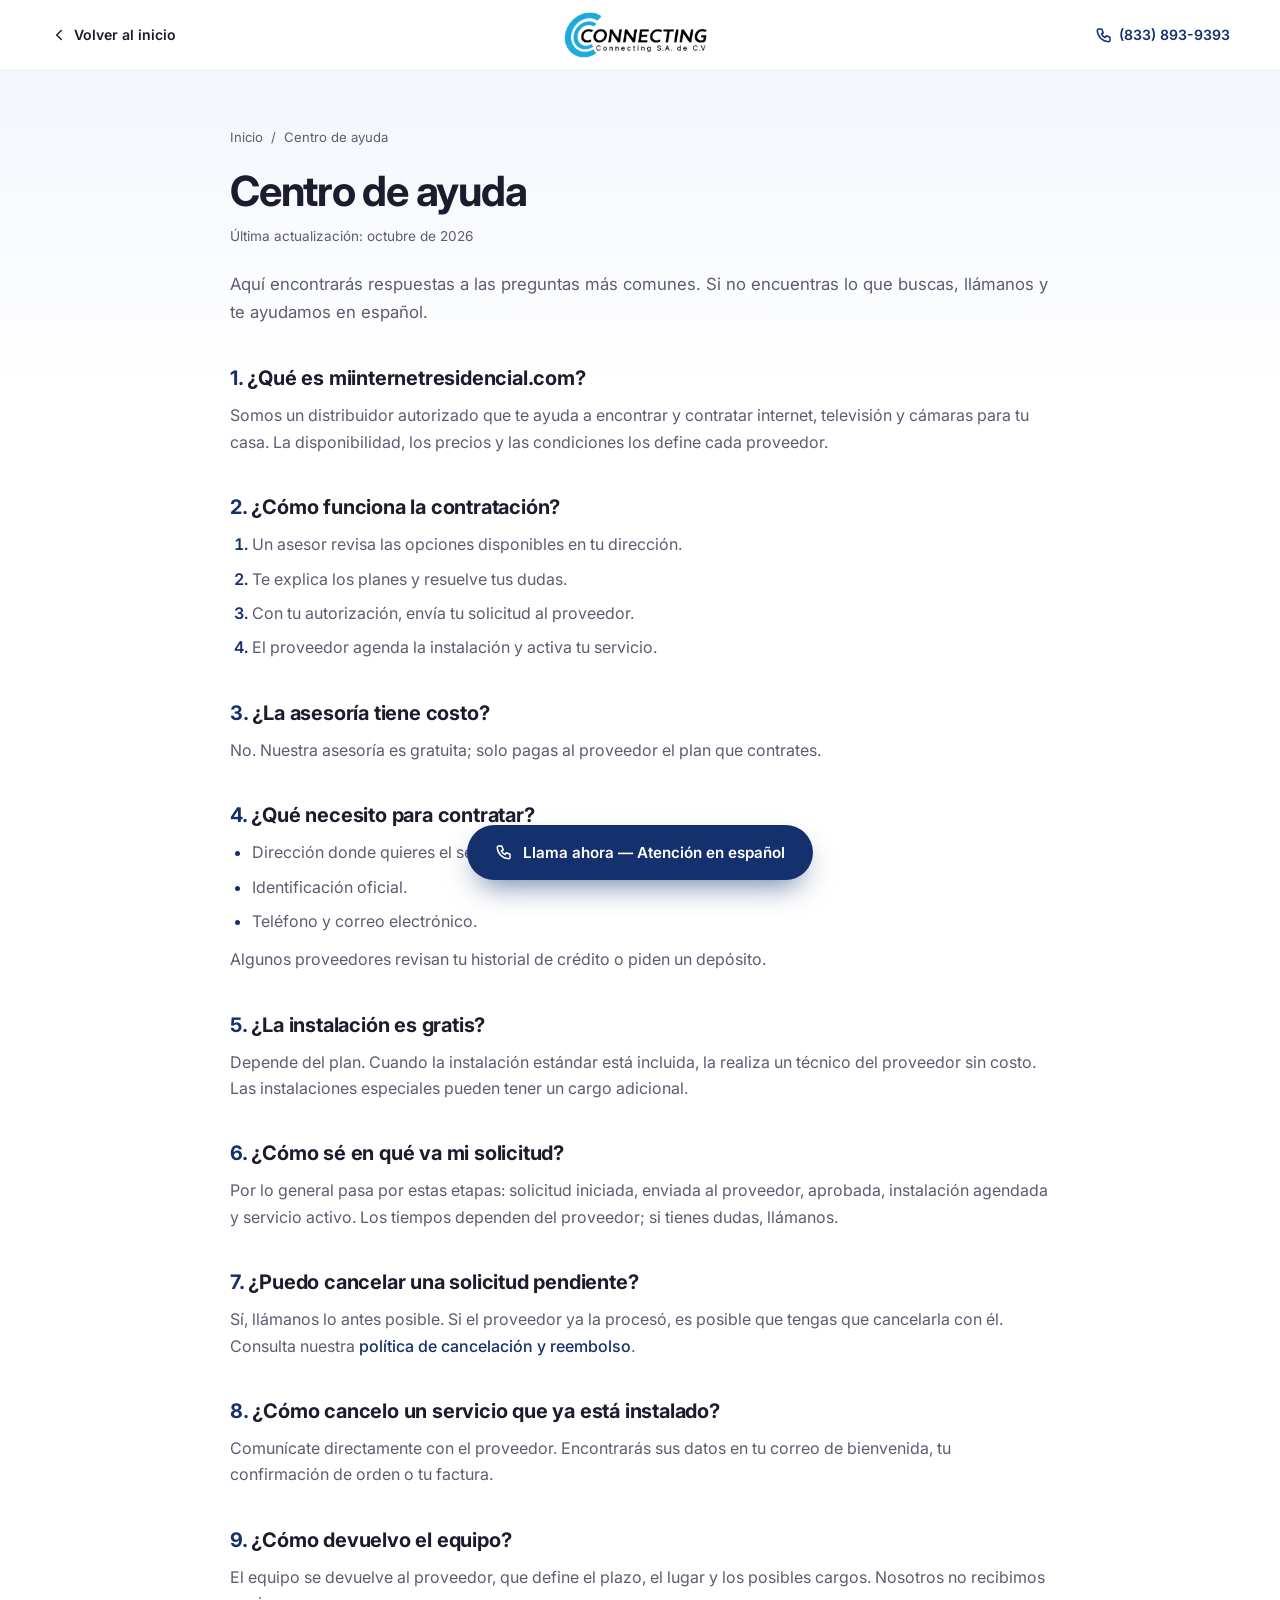
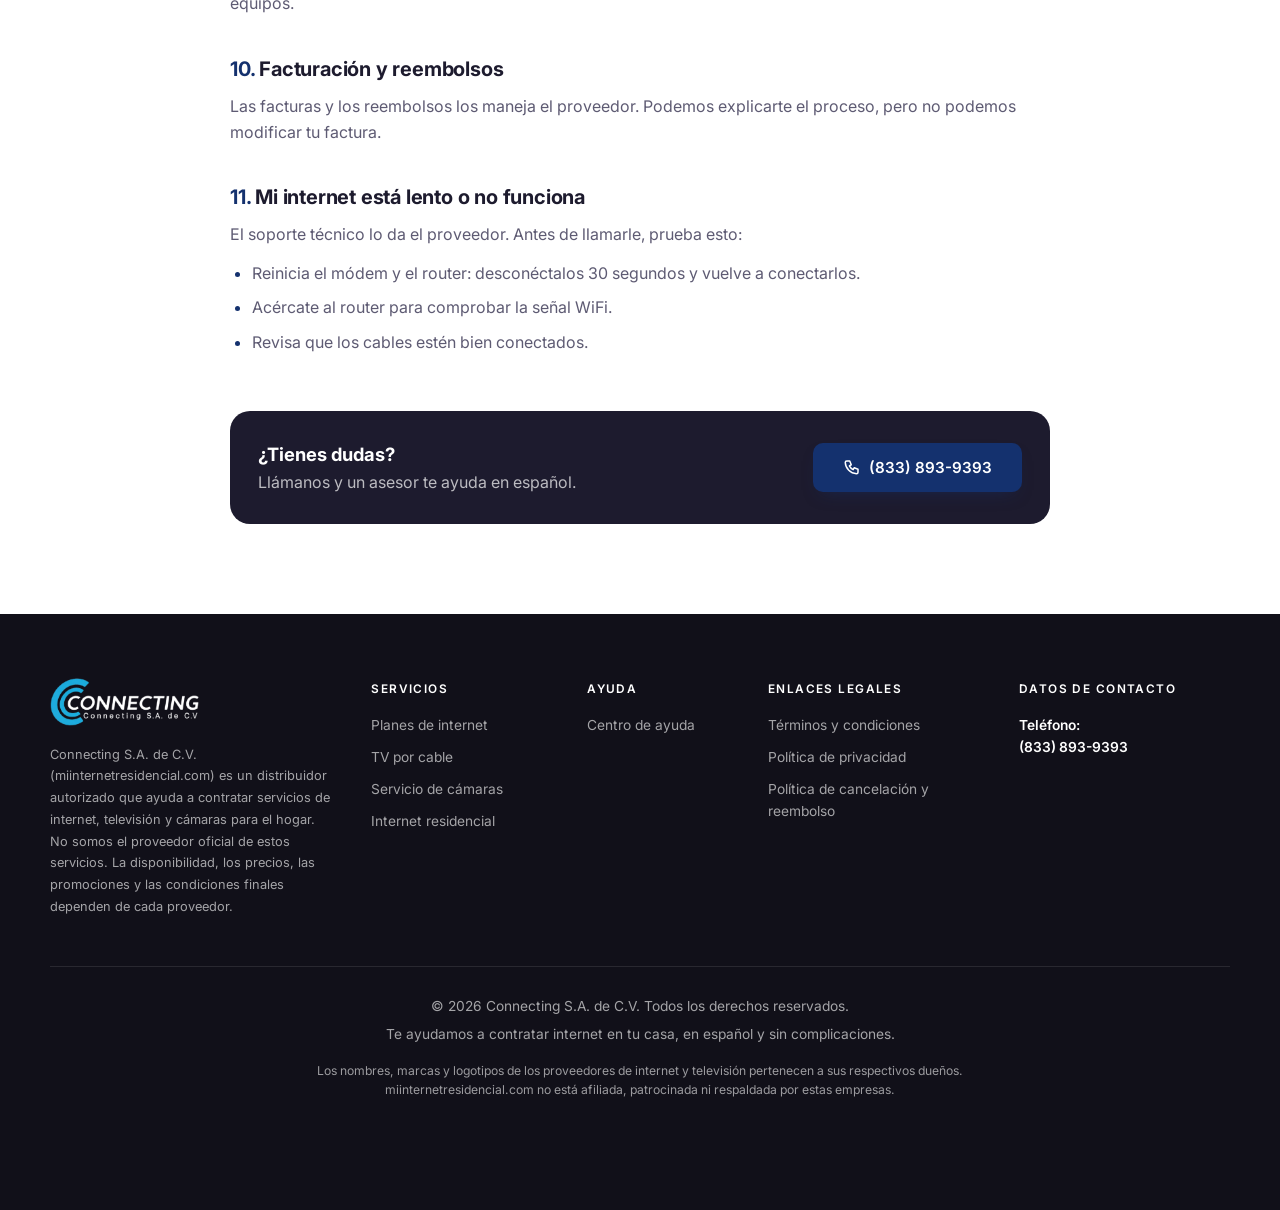
==== commit f236962c: "Mostrar el logo de Connecting en el menú, barras de páginas legales y pie Co-Authored-By: Claude Opu" ====
--- a/ayuda.html
+++ b/ayuda.html
@@ -10,15 +10,18 @@
 <link rel="preconnect" href="https://fonts.gstatic.com" crossorigin>
 <link rel="preload" as="style" href="https://fonts.googleapis.com/css2?family=Inter:wght@400;500;600;700&display=swap" onload="this.onload=null;this.rel='stylesheet'">
 <noscript><link rel="stylesheet" href="https://fonts.googleapis.com/css2?family=Inter:wght@400;500;600;700&display=swap"></noscript>
-<link rel="icon" href="favicon.svg" type="image/svg+xml">
+<link rel="icon" href="images/favicon-48.png" type="image/png" sizes="48x48">
+<link rel="icon" href="images/favicon-32.png" type="image/png" sizes="32x32">
+<link rel="apple-touch-icon" href="images/apple-touch-icon.png">
 <meta name="theme-color" content="#14316e">
-<link rel="stylesheet" href="css/styles.css?v=10">
+<link rel="stylesheet" href="css/styles.css?v=11">
 </head>
 <body class="doc-page">
 
 <header class="doc-bar">
   <div class="container doc-bar__inner">
     <a class="doc-bar__back" href="index.html"><svg viewBox="0 0 24 24" fill="none" stroke="currentColor" stroke-width="2" stroke-linecap="round" stroke-linejoin="round" aria-hidden="true"><path d="M15 18l-6-6 6-6"/></svg>Volver al inicio</a>
+    <a class="logo" href="index.html" aria-label="Connecting, ir al inicio"><img class="logo__img" src="images/logo-connecting.webp" alt="Connecting" width="440" height="142"></a>
     <a class="doc-bar__phone" href="tel:+18338939393" data-gtm-ubicacion="doc-barra"><svg viewBox="0 0 24 24" fill="none" stroke="currentColor" stroke-width="2" stroke-linecap="round" stroke-linejoin="round" aria-hidden="true"><path d="M5 4h4l2 5-2.5 1.5a11 11 0 0 0 5 5L15 13l5 2v4a2 2 0 0 1-2 2A16 16 0 0 1 3 6a2 2 0 0 1 2-2"/></svg><span>(833) 893-9393</span></a>
   </div>
 </header>
@@ -100,6 +103,7 @@
   <div class="container">
     <div class="footer__grid">
       <div class="footer__brand">
+        <img class="footer__logo" src="images/logo-connecting-blanco.webp" alt="Connecting" width="440" height="142" loading="lazy">
         <p>Connecting S.A. de C.V. (miinternetresidencial.com) es un distribuidor autorizado que ayuda a contratar servicios de internet, televisión y cámaras para el hogar. No somos el proveedor oficial de estos servicios. La disponibilidad, los precios, las promociones y las condiciones finales dependen de cada proveedor.</p>
       </div>
       <div class="footer__col">
--- a/css/styles.css
+++ b/css/styles.css
@@ -75,13 +75,15 @@
   transition: box-shadow .3s;
 }
 .nav.is-scrolled { box-shadow: 0 6px 24px -12px rgba(30, 20, 60, .2); }
-.nav__inner { display: flex; align-items: center; justify-content: flex-end; height: 78px; }
+.nav__inner { display: flex; align-items: center; justify-content: space-between; gap: 16px; height: 78px; }
 .logo { display: flex; align-items: center; gap: 10px; font-size: 1.2rem; font-weight: 700; color: var(--ink); letter-spacing: -.02em; }
 .logo__text { font-weight: inherit; }
 .logo__text span { color: var(--navy); }
 .logo__mark { display: grid; place-items: center; width: 38px; height: 38px; border-radius: 10px; background: var(--navy); }
 .logo__mark svg { width: 22px; height: 22px; }
 .logo--light { color: #fff; }
+.logo__img { display: block; height: 46px; width: auto; }
+.footer__logo { display: block; height: 48px; width: auto; margin-bottom: 18px; }
 .nav__menu { display: flex; align-items: center; gap: 34px; }
 .nav__link { font-size: .92rem; font-weight: 500; color: var(--ink); position: relative; }
 .nav__link::after {
@@ -464,7 +466,8 @@
 
   .nav__burger { display: block; }
   .nav__inner { justify-content: space-between; height: 66px; }
-  .nav__call { display: inline-flex; }
+  .nav__call { display: inline-flex; margin-left: auto; }
+  .logo__img { height: 36px; }
   .nav__menu {
     position: absolute; top: 100%; left: 0; right: 0;
     flex-direction: column; align-items: stretch; gap: 0; padding: 12px 16px 20px;
@@ -545,4 +548,5 @@
 
 @media (max-width: 380px) {
   .nav__call { font-size: .84rem; padding: 9px 12px; }
-}
+  .logo__img { height: 30px; }
+}
